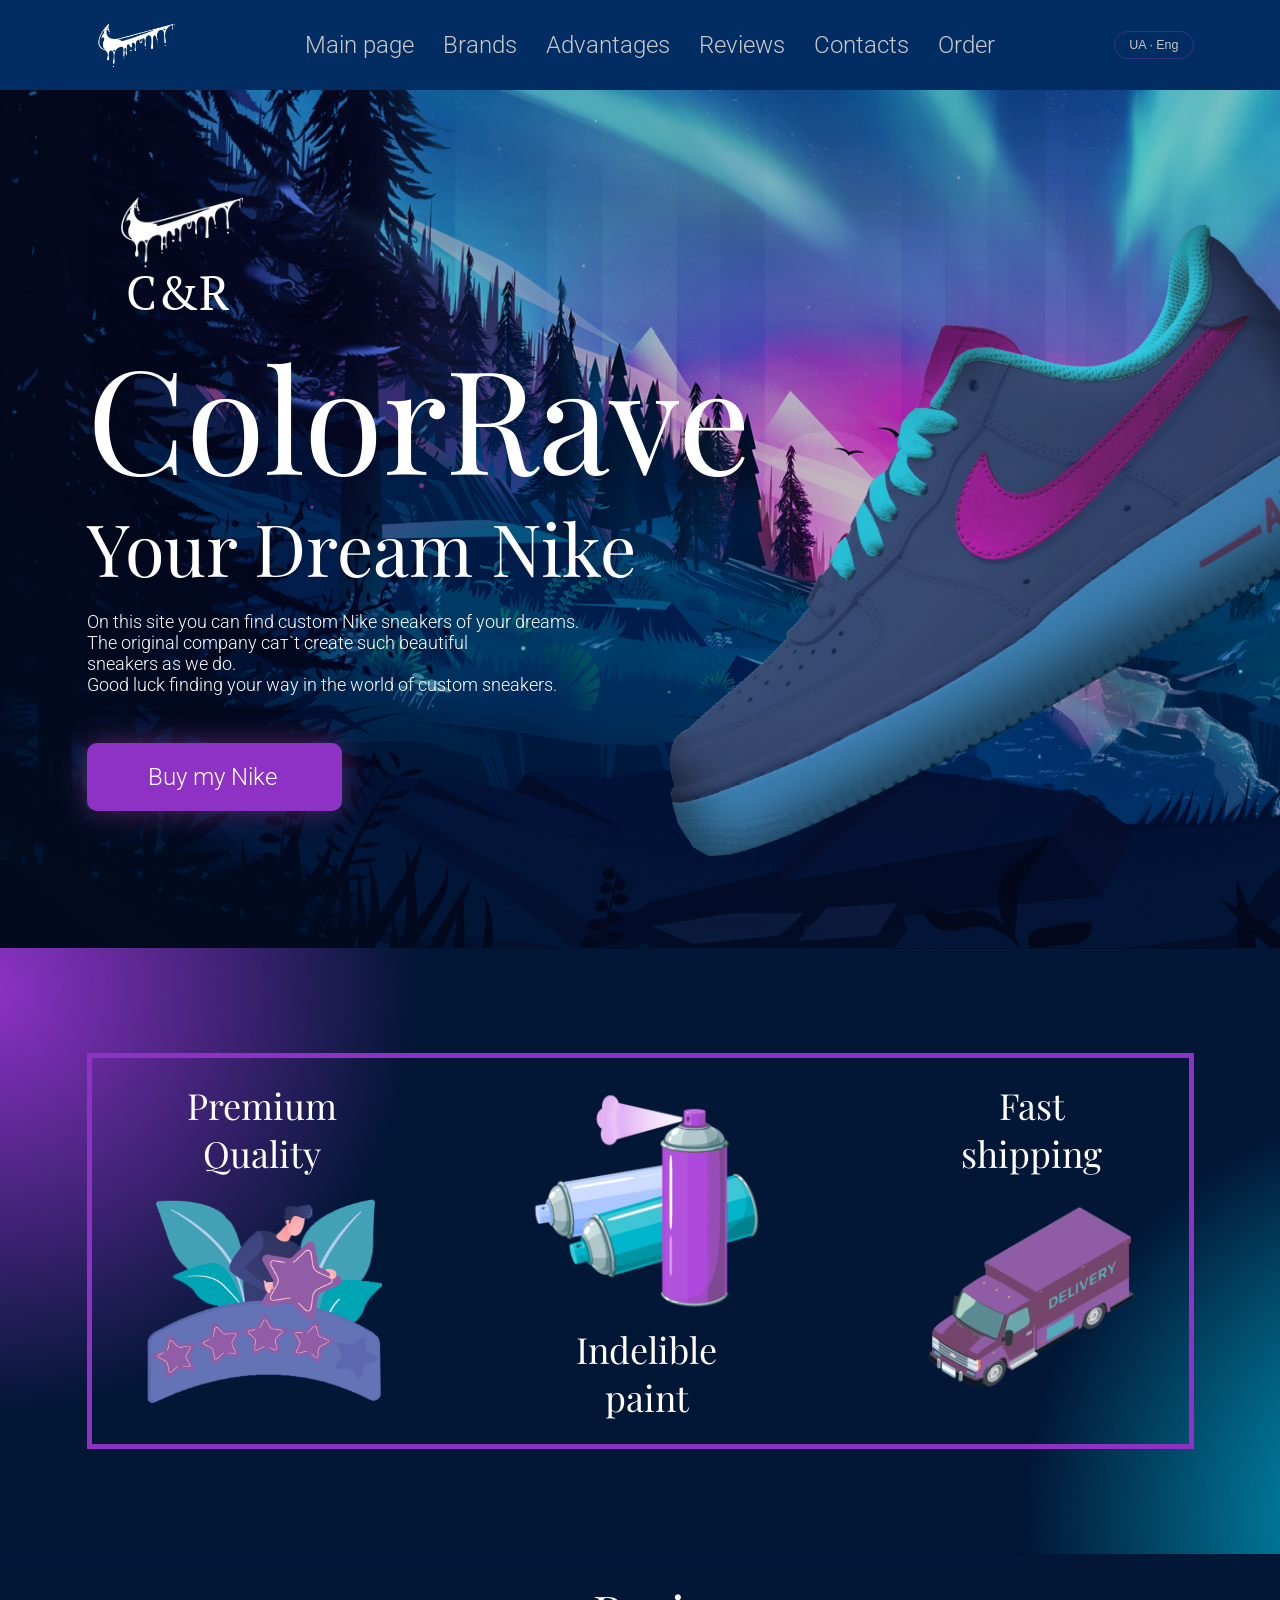
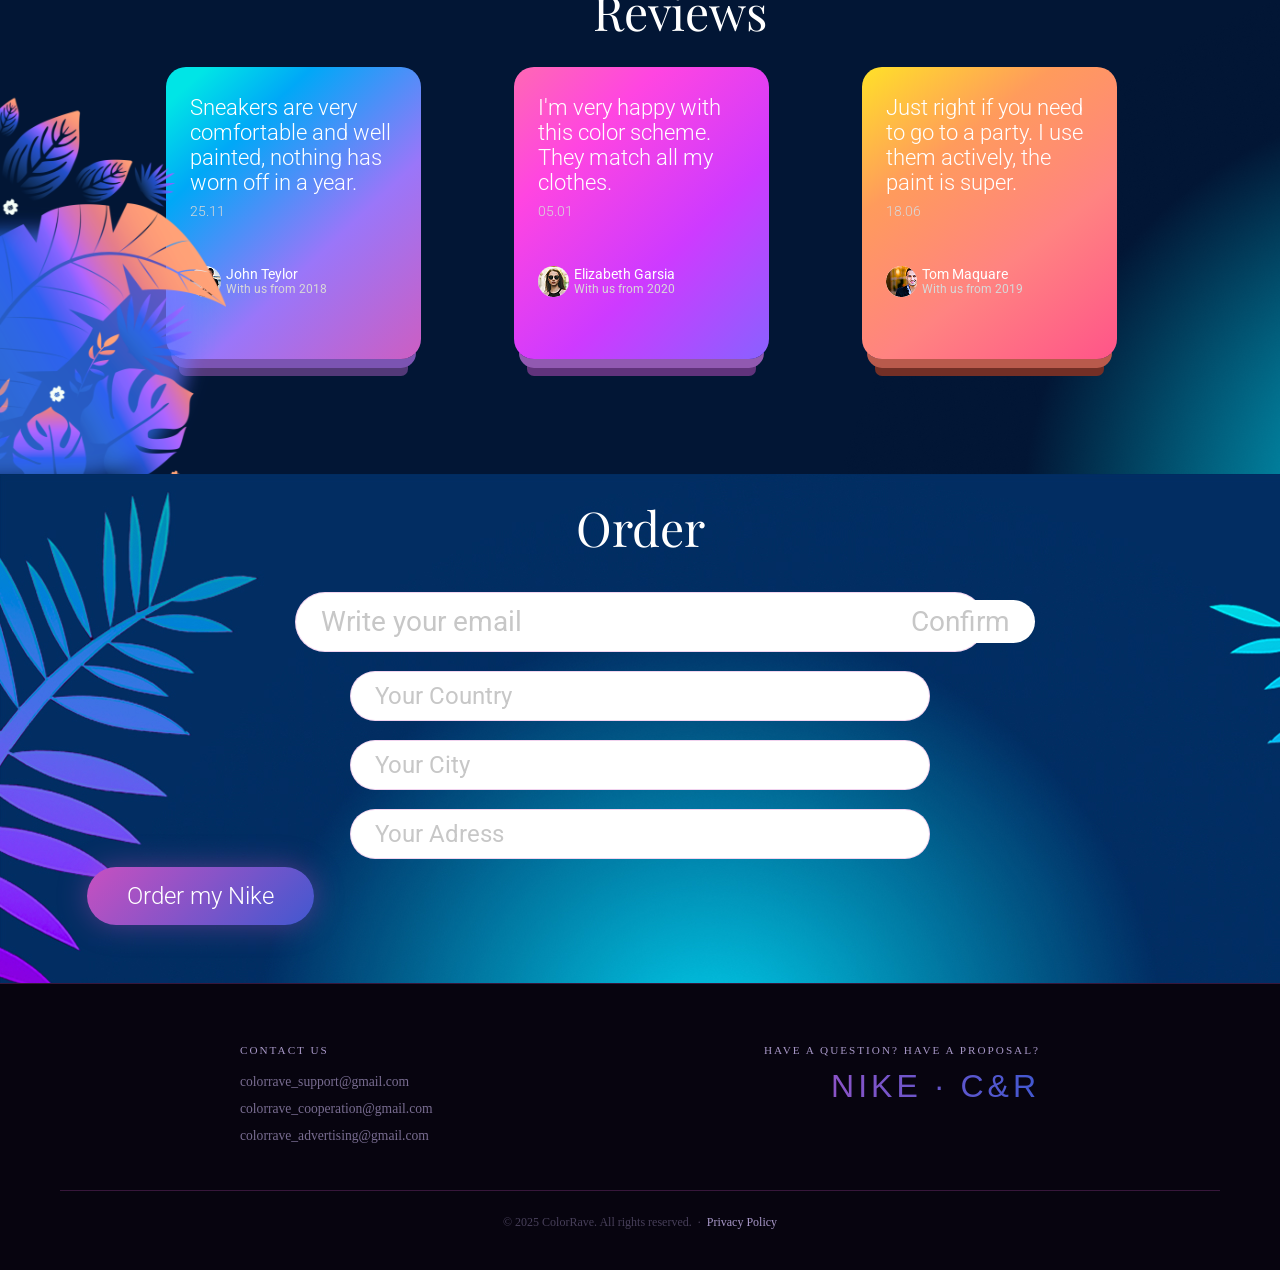
==== index.html @ 72d83ddf "html+css" ====
<!DOCTYPE html>
<html lang="en">

<head>
    <meta charset="UTF-8">
    <meta name="viewport" content="width=device-width, initial-scale=1.0">
    <link rel="preconnect" href="https://fonts.googleapis.com">
    <link rel="preconnect" href="https://fonts.gstatic.com" crossorigin>
    <link
        href="https://fonts.googleapis.com/css2?family=PT+Serif:ital,wght@0,400;0,700;1,400;1,700&family=Playfair+Display:ital,wght@0,400..900;1,400..900&family=Roboto:ital,wght@0,100..900;1,100..900&display=swap"
        rel="stylesheet">
    <title>NIKE</title>
    <link rel="stylesheet" href="./css/styles.css">
    <link rel="icon" href="./images/logo.svg" type="image/x-icon">
</head>

<body>
    <header>
        <nav class="container nav-container">
            <div class="nav-logo">
                <a href="./index.html">
                    <img src="./images/logo.svg" alt="logo">
                </a>
            </div>
            <ul class="nav-links">
                <li><a href="./index.html">Main page</a></li>
                <li><a href="#features">Brands</a></li>
                <li><a href="#features">Advantages</a></li>
                <li><a href="#reviews">Reviews</a></li>
                <li><a href="#order">Contacts</a></li>
                <li><a href="#order">Order</a></li>
            </ul>
            <div class="nav-btn">
                <button class="lang-btn">UA · Eng</button>
            </div>

        </nav>

    </header>
    <main>
        <section class="hero" id="hero">
            <div class="container hero-content">
                <div class="hero-logo">
                    <a href="./index.html">
                        <img src="./images/logo.svg" alt="logo" width="160px">
                    </a>
                </div>
                <p class="hero-badge">C&R</p>
                <h1 class="hero-title">ColorRave</h1>
                <p class="hero-sub">Your Dream Nike</p>
                <p class="hero-desc">
                    On this site you can find custom Nike sneakers of your dreams. <br> The original company caт`t
                    create such beautiful <br> sneakers as we do. <br> Good luck finding your way in the world of custom
                    sneakers.
                </p>
                <a href="#order" class="btn-primary">Buy my Nike</a>

            </div>
        </section>

        <!-- FEATURES -->
        <section class="features" id="features">
            <div class="container">
                <div class="features-grid">
                    <div class="feat-card">
                        <h2 class="feat-name">Premium <br> Quality</h2>
                        <img src="./images/stars.svg" alt="stars">
                    </div>
                    <div class="feat-card">
                        <img src="./images/paints.svg" alt="paints">
                        <h2 class="feat-name">Indelible <br> paint</h2>
                    </div>
                    <div class="feat-card">
                        <h2 class="feat-name">Fast <br> shipping</h2>
                        <img src="./images/van.svg" alt="van">
                    </div>
                </div>
            </div>
        </section>

        <!-- REVIEWS -->
        <section class="reviews" id="reviews">
            <div class="container reviews-container">
                <div>
                    <img class="flouwers" src="./images/flouwers.svg" alt="flouwers">
                </div>
                <h2 class="title-reviews">Reviews</h2>
                <div class="reviews-cards-list">
                    <div class="review-card">
                        <p class="review-text">Sneakers are very comfortable and well painted, nothing has worn off in a
                            year.</p>
                        <p class="review-date">25.11</p>
                        <div class="review-author">
                            <img class="img-author" src="./images/author1.jpg" alt="author1">
                            <div class="review-name">
                                <h3 class="author-name">John Teylor</h3>
                                <p class="author-place">With us from 2018</p>
                            </div>
                        </div>
                    </div>
                    <div class="review-card">
                        <p class="review-text">I'm very happy with this color scheme. They match all my clothes.</p>
                        <p class="review-date">05.01</p>
                        <div class="review-author">
                            <img class="img-author" src="./images/author2.jpg" alt="author1">
                            <div class="review-name">
                                <h3 class="author-name">Elizabeth Garsia</h3>
                                <p class="author-place">With us from 2020</p>
                            </div>
                        </div>
                    </div>
                    <div class="review-card">
                        <p class="review-text">Just right if you need to go to a party. I use them actively, the paint
                            is super.</p>
                        <p class="review-date">18.06</p>
                        <div class="review-author">
                            <img class="img-author" src="./images/author3.jpg" alt="author1">
                            <div class="review-name">
                                <h3 class="author-name">Tom Maquare</h3>
                                <p class="author-place">With us from 2019</p>
                            </div>
                        </div>
                    </div>
                </div>
            </div>
        </section>

        <!-- ORDER -->
        <section class="order" id="order">
            <div class="container" order-container>
                <h2 class="order-title">Order</h2>
                <form class="order-form">
                    <label>
                        <input class="form-input" type="email" placeholder="Write your email">
                    </label>
                    <input class="form-input3" type="text" placeholder="Your Country">
                    <input class="form-input3" type="text" placeholder="Your City">
                    <input class="form-input3" type="text" placeholder="Your Adress">
                </form>
                <button class="btn">Confirm </button>
                <button class="order-btn">Order my Nike</button>
            </div>
            </div>
        </section>
    </main>
    <footer>
        <div class="footer-grid">
            <div>
                <div class="footer-label">Contact us</div>
                <div class="footer-links">
                    <a href="mailto:colorrave_support@gmail.com">colorrave_support@gmail.com</a>
                    <a href="mailto:colorrave_cooperation@gmail.com">colorrave_cooperation@gmail.com</a>
                    <a href="mailto:colorrave_advertising@gmail.com">colorrave_advertising@gmail.com</a>
                </div>
            </div>
            <div style="text-align:right">
                <div class="footer-label" style="text-align:right">Have a question? Have a proposal?</div>
                <div class="footer-nike">NIKE · C&R</div>
            </div>
        </div>
        <div class="footer-bottom">
            © 2025 ColorRave. All rights reserved. &nbsp;·&nbsp; <a href="#"
                style="color:var(--muted);text-decoration:none;">Privacy Policy</a>
        </div>
    </footer>
</body>

</html>
---- css/styles.css ----
:root {
      --bg: #021635;
      --white: #fff;
      --text-header: #C7C7C7;
      --bg-header: #012D63;
      --btn: #8E32C6;
      --text-date: #D8D8D8;
      --placeholder: #959595;

      --accent1: #c850c0;
      --accent2: #4158d0;
      --accent3: #ffcc70;
      --neon: #ff6ef7;
      --teal: #00e5d1;
      --text: #f0e8ff;
      --muted: #a898c8;
      --card-bg: rgba(255, 255, 255, 0.04);
      --border: rgba(200, 80, 192, 0.25);
  }

  * {
      margin: 0;
      padding: 0;
      box-sizing: border-box;
  }

  li,
  a {
      list-style: none;
      text-decoration: none;
  }

  body {
      background-color: var(--bg);
  }

  header {
      background-color: var(--bg-header);
      color: var(--text-header);
  }

  .container {
      width: 1107px;
      margin: 0 auto;
  }

  .nav-container {
      height: 90px;
      display: flex;
      justify-content: space-between;
      align-items: center;
      font-family: Roboto;
      font-weight: 300;
      font-style: Light;
      font-size: 24px;
      color: var(--text-header);
  }

  .nav-links {
      display: flex;
      gap: 29px;
      color: var(--text-header);
  }

  .nav-links a {
      color: var(--text-header);
  }

  .nav-logo {
      width: 100px;
      height: 60px;
  }

  .nav-links a:hover {
      color: var(--white);
      font-weight: 400;
      box-shadow: 0 0 50px rgba(200, 80, 192, 0.65);
  }

  .nav-btn {
      display: flex;
      align-items: center;

  }

  .lang-btn {
      background: none;
      border: 1px solid var(--border);
      color: var(--text-header);
      padding: 6px 14px;
      border-radius: 20px;
      font-size: 0.78rem;
      cursor: pointer;
      transition: all .3s;
  }

  .lang-btn:hover {
      border-color: var(--accent1);
      color: var(--text-header);
  }

  /* ── HERO ── */
  .hero {
      background-image: url(../images/hero.jpg);
      background-repeat: no-repeat;
      background-size: cover;
      width: 100%;
      height: 858px;
  }


  .hero-content {
      display: flex;
      flex-direction: column;
      justify-items: center;
  }

  .hero-logo {
      margin-top: 94px;
      margin-left: 16px;
  }

  .hero-badge {
      font-family: PT Serif;
      font-weight: 400;
      font-style: Regular;
      font-size: 48px;
      color: var(--white);
      margin-top: -24px;
      padding-left: 39px;
  }

  .hero-title {
      font-family: Playfair Display;
      font-weight: 400;
      font-style: Regular;
      font-size: 144px;
      color: var(--white);
      margin-top: -5px;
  }

  .hero-sub {
      font-family: Playfair Display;
      font-weight: 400;
      font-style: Regular;
      font-size: 72px;
      color: var(--white);
      margin-top: -12px;
  }

  .hero-desc {
      margin-top: 16px;
      width: 510px;
      font-family: Roboto;
      font-weight: 300;
      font-style: Regular;
      font-size: 18px;
      color: var(--white);
  }

  .btn-primary {
      width: 255px;
      padding: 20px 61px;
      margin-top: 48px;
      background-color: var(--btn);
      color: var(--white);
      border-radius: 10px;
      font-family: Roboto;
      font-weight: 300;
      font-style: Regular;
      font-size: 24px;
      border: none;
      cursor: pointer;
      transition: transform .3s, box-shadow .3s;
      box-shadow: 0 0 30px rgba(200, 80, 192, 0.4);
      animation: fade-up 1s .4s ease both;
  }

  .btn-primary:hover {
      font-weight: 400;
      transform: translateY(-3px) scale(1.03);
      box-shadow: 0 0 50px rgba(200, 80, 192, 0.65);
  }

  /* ── SECTION FEATURE ── */
  .features {
      background-image: url(../images/features.png);
      background-repeat: no-repeat;
      background-size: cover;
      width: 100%;
      height: 606px;
      padding: 105px 0;
  }

  .features-grid {
      padding: 25px 50px;
      width: 100%;
      height: 396px;
      border: 5px solid var(--btn);
      display: flex;
      align-items: center;
      justify-items: center;
      gap: 145px;
  }

  .feat-card {
      text-align: center;
      transition: transform .4s, border-color .4s, box-shadow .4s;

  }

  .feat-card:hover {
      transform: translateY(-8px);
      border-color: var(--accent1);
      box-shadow: 0 20px 60px rgba(200, 80, 192, 0.2);
  }

  .feat-name {
      font-family: Playfair Display;
      font-weight: 400;
      font-style: Regular;
      font-size: 36px;
      text-align: center;
      color: var(--white);
  }

  /* ── REVIEWS ── */
  .reviews {
      background-image: url(../images/review.png);
      background-repeat: no-repeat;
      background-size: cover;
      width: 100%;
      height: 520px;
      padding-top: 25px;
      position: relative;
  }

  .title-reviews {
      font-family: Playfair Display;
      font-weight: 400;
      font-style: Regular;
      font-size: 48px;
      text-align: center;
      color: #fff;
  }

  .flouwers {
      position: absolute;
      width: 340;
      height: 380;
      top: 140px;
      left: 0px;
      opacity: 1;
  }

  .reviews-container {
      padding-left: 79px;
  }

  .reviews-cards-list {
      margin-top: 24px;
      display: flex;
      gap: 93px;
  }

  .review-card {
      background: linear-gradient(136.55deg, #00E5E6 7.29%, #00A8F7 26.04%, #9A76F9 62.5%, #CC5EC2 100%);
      border-radius: 20px;
      padding: 28px 24px;
      width: 255px;
      height: 292px;
      box-shadow: 0px 14px 0px -5px #7B54B2, 0px 30px 0px -13px #533978;
      transition: transform .3s;
  }

  .review-card:hover {
      transform: scale(1.03);
  }

  .review-card:nth-child(2) {
      background: linear-gradient(136.55deg, #FF68B4 0%, #FF45E1 26.04%, #CE3AFF 62.84%, #8961FF 100%);
      box-shadow: 0px 14px 0px -5px #9159B1, 0px 30px 0px -13px #61337C;
  }

  .review-card:nth-child(3) {
      background: linear-gradient(142.67deg, #FFE128 0%, #FF9B5C 30.21%, #FF8381 63.29%, #FF5489 100%);
      box-shadow: 0px 14px 0px -5px #B95A4C, 0px 30px 0px -13px #732F26;
  }

  .review-text {
      font-family: Roboto;
      font-weight: 300;
      font-style: Regular;
      font-size: 22px;
      color: var(--white);
  }

  .review-date {
      margin-top: 8px;
      font-family: Roboto;
      font-weight: 300;
      font-style: Regular;
      font-size: 14px;
      color: var(--text-date);
  }

  .review-author {
      margin-top: 47px;
      display: flex;
      gap: 5px;
  }

  .img-author {
      width: 31px;
      height: 31px;
      border-radius: 50%;
  }

  .author-name {
      font-family: Roboto;
      font-weight: 400;
      font-style: Regular;
      font-size: 14px;
      color: var(--white);
  }

  .author-place {
      font-family: Roboto;
      font-weight: 400;
      font-style: Regular;
      font-size: 12px;
      color: var(--text-date);
  }

  /* ── ORDER ── */
  .order {
      background-image: url(../images/order.jpg);
      background-repeat: no-repeat;
      background-size: cover;
      width: 100%;
      height: 509px;
      padding-top: 21px;
  }

  .order-container {
      display: flex;
      flex-direction: column;
      align-items: center;
  }

  .order-title {
      font-family: Playfair Display;
      font-weight: 400;
      font-style: Regular;
      font-size: 48px;
      color: var(--white);
      text-align: center;
      margin-bottom: 33px;
  }

  .order-form {
      margin: 0 auto;
      display: flex;
      flex-direction: column;
      gap: 19px;
      justify-items: center;
      align-items: center;
  }

  .form-input {
      background: var(--white);
      color: var(--text-header);
      border: 1px solid var(--border);
      padding: 12px 230px 13px 25px;
      font-family: Roboto;
      font-weight: 400;
      font-style: Regular;
      font-size: 28px;
      width: 690px;
      height: 60px;
      border-radius: 50px;
      transition: border-color .3s, background .3s;
  }

  .btn {
      position: absolute;
      top: 2200px;
      left: 886px;
      color: var(--text-header);
      background-color: var(--white);
      border-radius: 40px;
      border: none;
      padding: 5px 25px;
      font-family: Roboto;
      font-weight: 400;
      font-style: Regular;
      font-size: 28px;
      cursor: pointer;
      transition: transform .3s, box-shadow .3s;
      animation: fade-up 1s .4s ease both;
  }

  .btn:hover,
  .order-btn:hover {
      font-weight: 400;
      transform: translateY(-3px) scale(1.03);
      box-shadow: 0 0 50px rgba(200, 80, 192, 0.65);
      margin: 0 auto;
  }

  .form-input3 {
      color: var(--text-header);
      background: var(--white);
      border: 1px solid var(--border);
      padding: 11px 24px;
      font-family: Roboto;
      font-weight: 400;
      font-style: Regular;
      font-size: 24px;
      width: 580px;
      height: 50px;
      border-radius: 50px;
      transition: border-color .3s, background .3s;
  }

  .form-input::placeholder,
  .form-input3::placeholder {
      color: var(--text-header);
  }

  .form-input:focus,
  .form-input3:focus {
      border-color: var(--accent1);
      background: rgba(200, 80, 192, 0.08);
  }

  

  .order-btn {
      background: linear-gradient(135deg, var(--accent1), var(--accent2));
      color: var(--white);
      border: none;
      padding: 15px 40px;
      border-radius: 40px;
      font-family: Roboto;
      font-weight: 300;
      font-style: Regular;
      font-size: 24px;
      cursor: pointer;
      transition: transform .3s, box-shadow .3s;
      box-shadow: 0 0 30px rgba(200, 80, 192, 0.4);
      align-self: center;
      margin-top: 8px;
  }

  .btn-order:hover {
      transform: translateY(-3px);
      box-shadow: 0 0 55px rgba(200, 80, 192, 0.6);
  }

  /* ── FOOTER ── */
  footer {
      background: #07040f;
      padding: 60px 60px 40px;
      border-top: 1px solid var(--border);
  }

  .footer-grid {
      display: grid;
      grid-template-columns: 1fr 1fr;
      gap: 40px;
      max-width: 800px;
      margin: 0 auto 40px;
  }

  .footer-label {
      font-size: 0.7rem;
      letter-spacing: 2px;
      text-transform: uppercase;
      color: var(--muted);
      margin-bottom: 12px;
  }

  .footer-links a {
      display: block;
      color: rgba(168, 152, 200, 0.7);
      text-decoration: none;
      font-size: 0.85rem;
      line-height: 2;
      transition: color .3s;
  }

  .footer-links a:hover {
      color: var(--neon);
  }

  .footer-bottom {
      text-align: center;
      font-size: 0.75rem;
      color: rgba(168, 152, 200, 0.4);
      border-top: 1px solid var(--border);
      padding-top: 24px;
  }

  .footer-nike {
      font-family: 'Bebas Neue', sans-serif;
      font-size: 2rem;
      background: linear-gradient(90deg, var(--accent1), var(--accent2));
      -webkit-background-clip: text;
      -webkit-text-fill-color: transparent;
      letter-spacing: 4px;
      text-align: right;
  }

  /* ── SCROLL REVEAL ── */
  .reveal {
      opacity: 0;
      transform: translateY(40px);
      transition: opacity .8s ease, transform .8s ease;
  }

  .reveal.visible {
      opacity: 1;
      transform: translateY(0);
  }
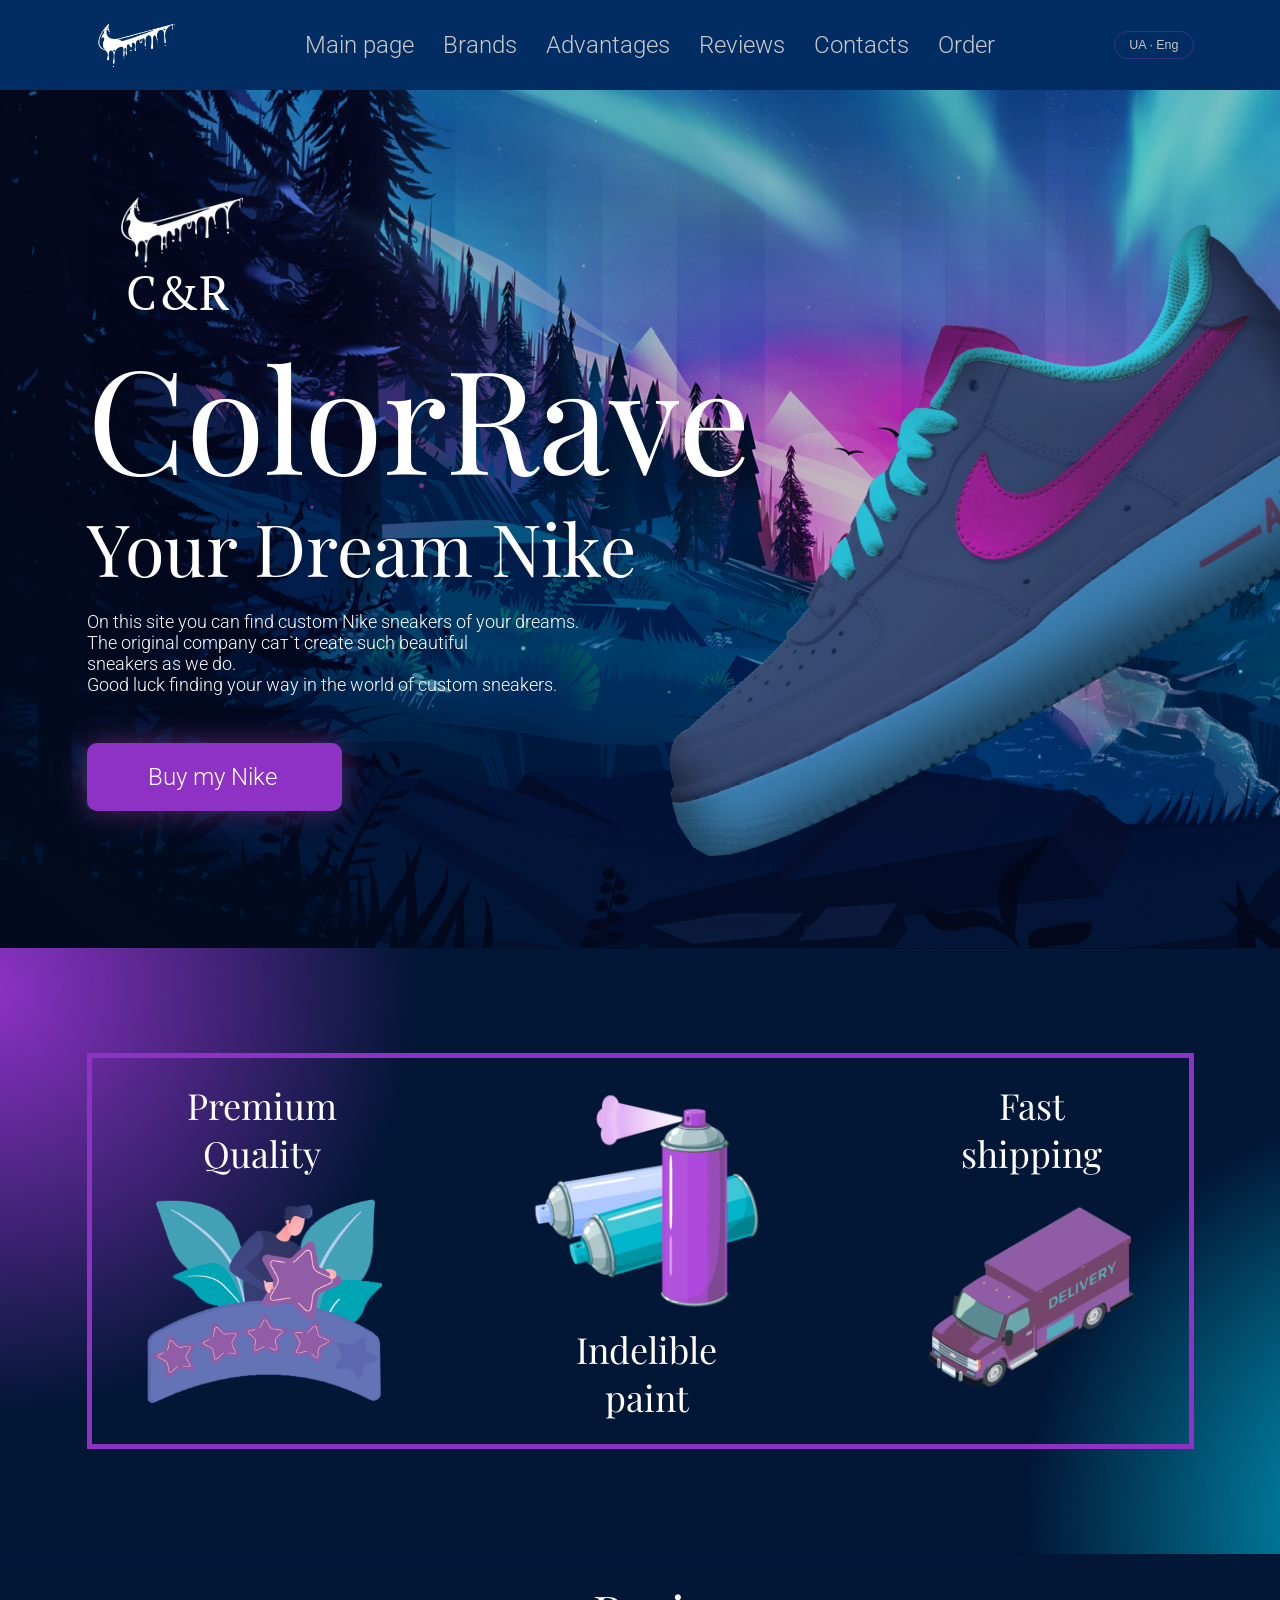
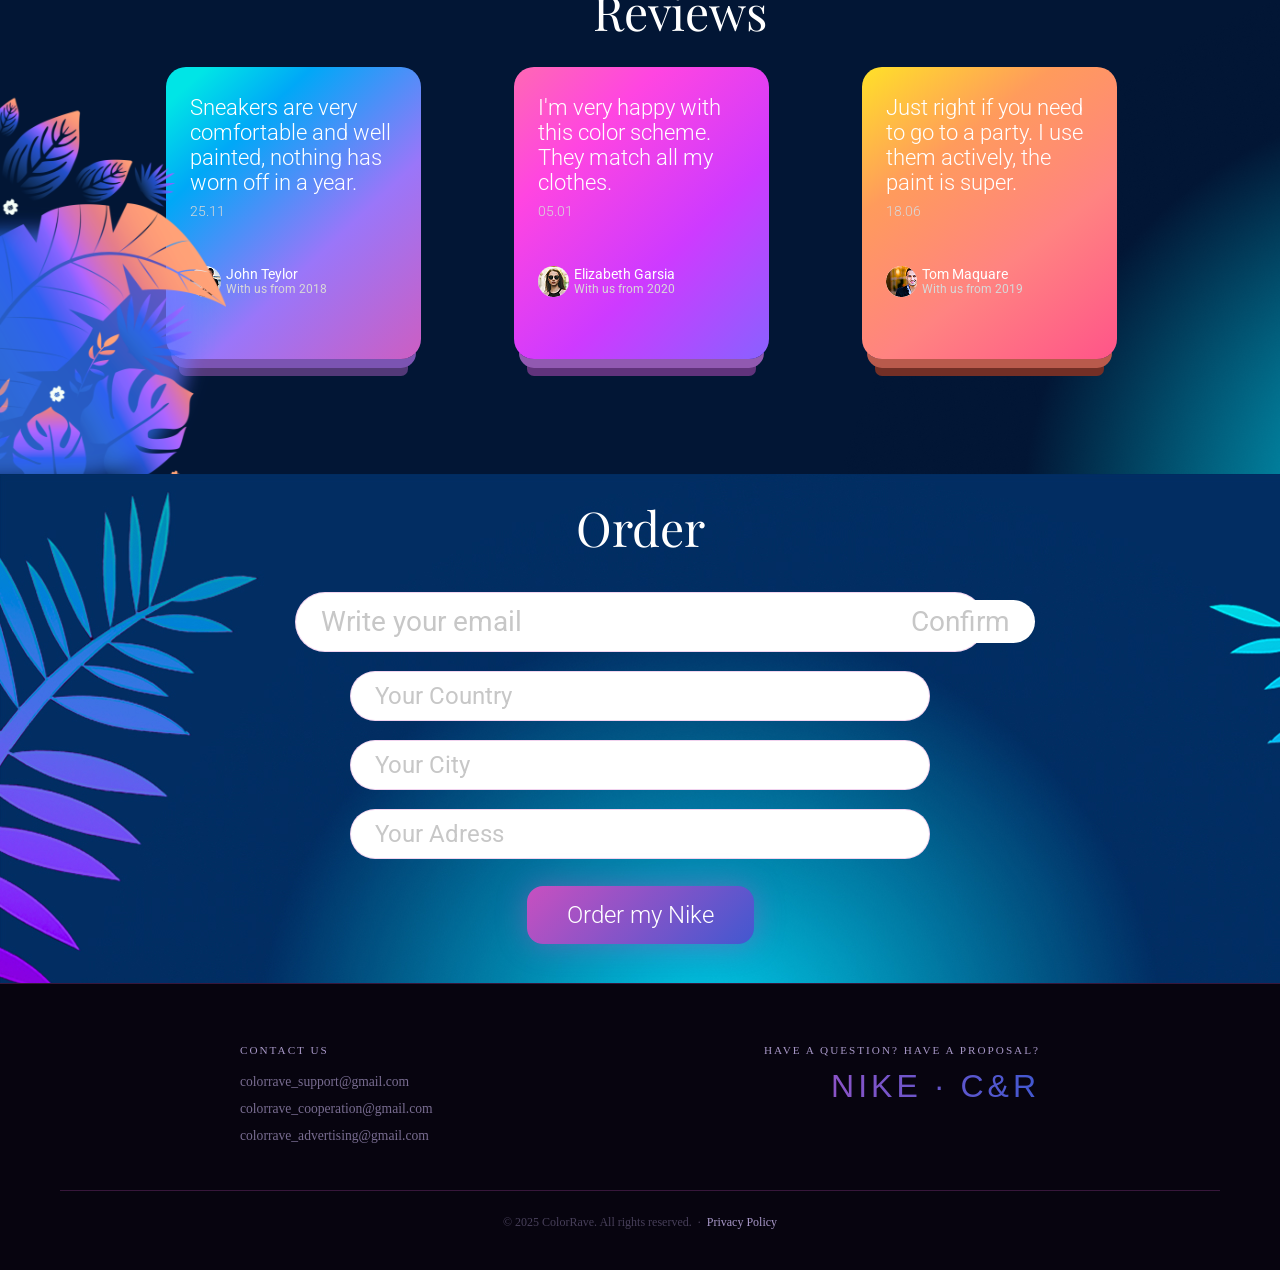
==== commit 9a7670d1: "html" ====
--- a/index.html
+++ b/index.html
@@ -133,12 +133,19 @@
                     <label>
                         <input class="form-input" type="email" placeholder="Write your email">
                     </label>
-                    <input class="form-input3" type="text" placeholder="Your Country">
-                    <input class="form-input3" type="text" placeholder="Your City">
-                    <input class="form-input3" type="text" placeholder="Your Adress">
+                    <label>
+                        <input class="form-input3" type="text" placeholder="Your Country">
+                    </label>
+                    <label>
+                        <input class="form-input3" type="text" placeholder="Your City">
+                    </label>
+                    <label>
+                        <input class="form-input3" type="text" placeholder="Your Adress">
+                    </label>
+                    <button class="btn">Confirm </button>
+                    <button class="order-btn">Order my Nike</button>
                 </form>
-                <button class="btn">Confirm </button>
-                <button class="order-btn">Order my Nike</button>
+
             </div>
             </div>
         </section>
--- a/css/styles.css
+++ b/css/styles.css
@@ -441,7 +441,7 @@
       color: var(--white);
       border: none;
       padding: 15px 40px;
-      border-radius: 40px;
+      border-radius: 16px;
       font-family: Roboto;
       font-weight: 300;
       font-style: Regular;
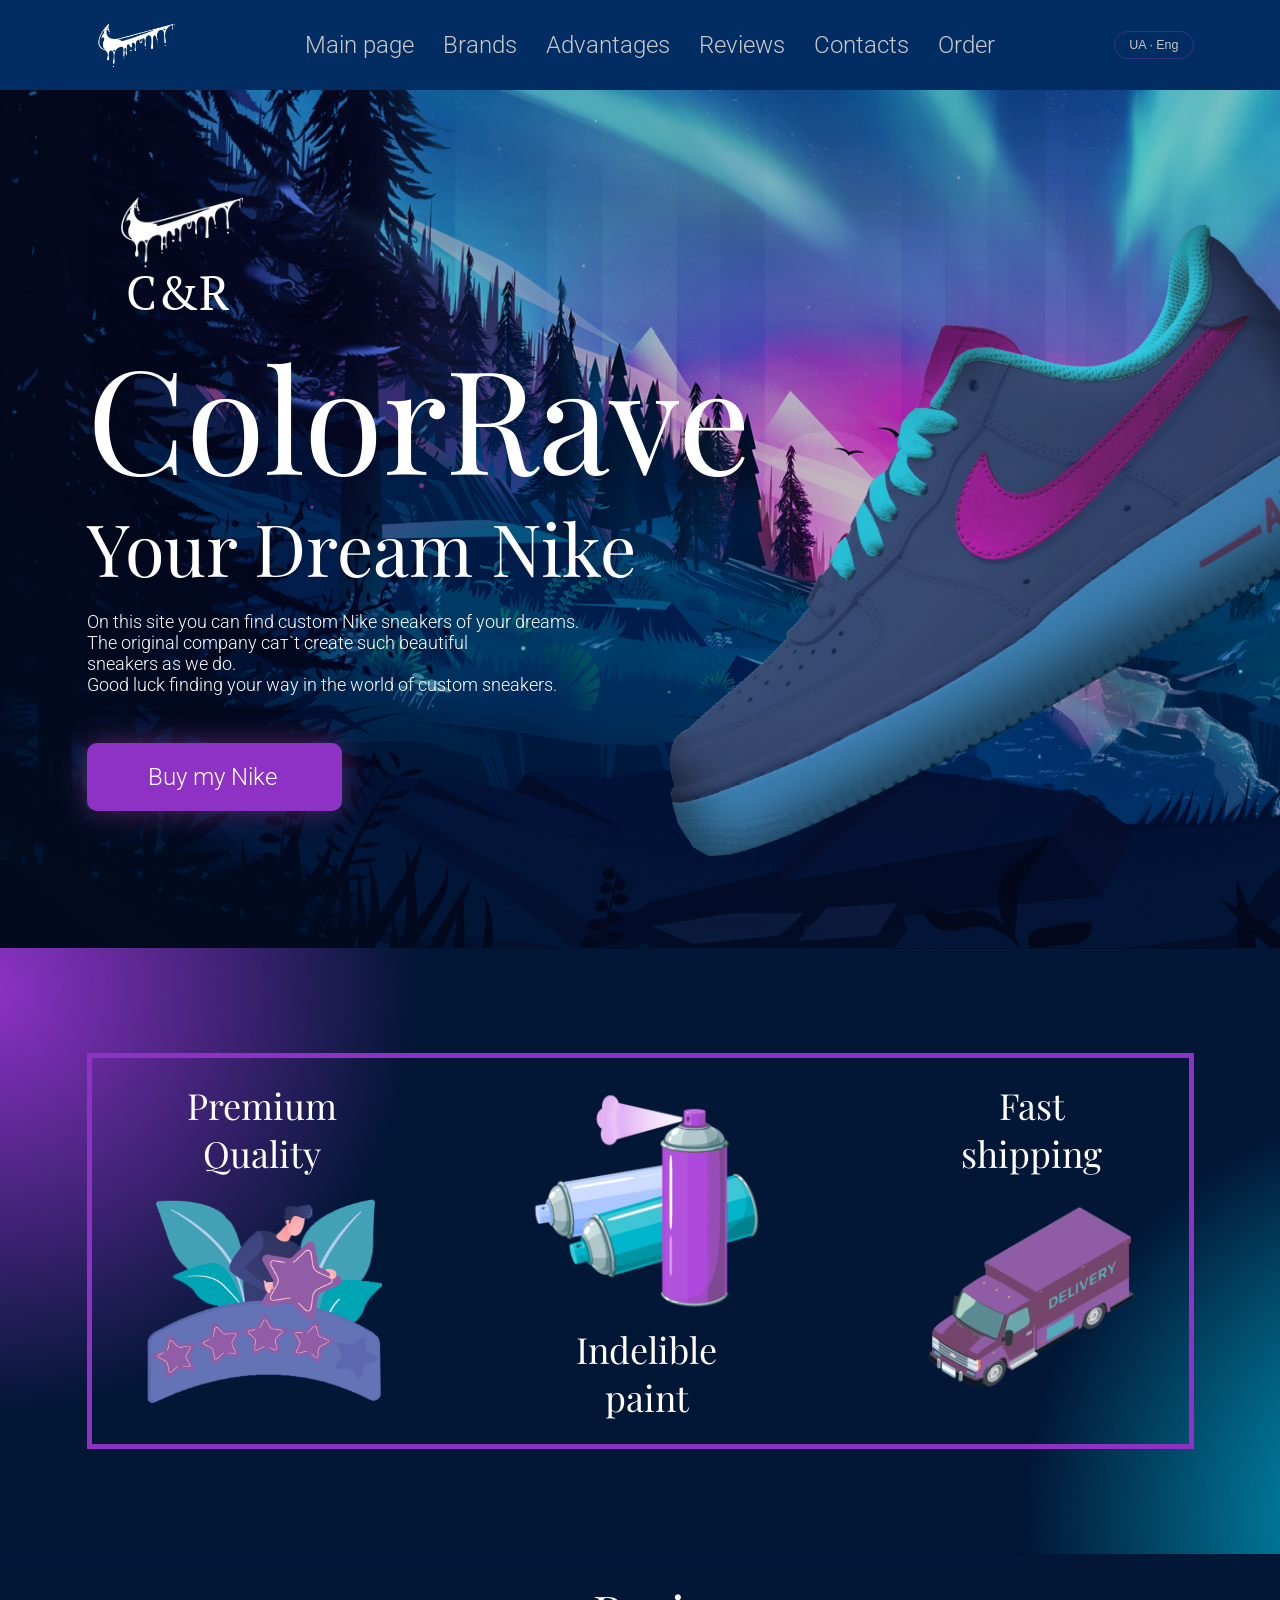
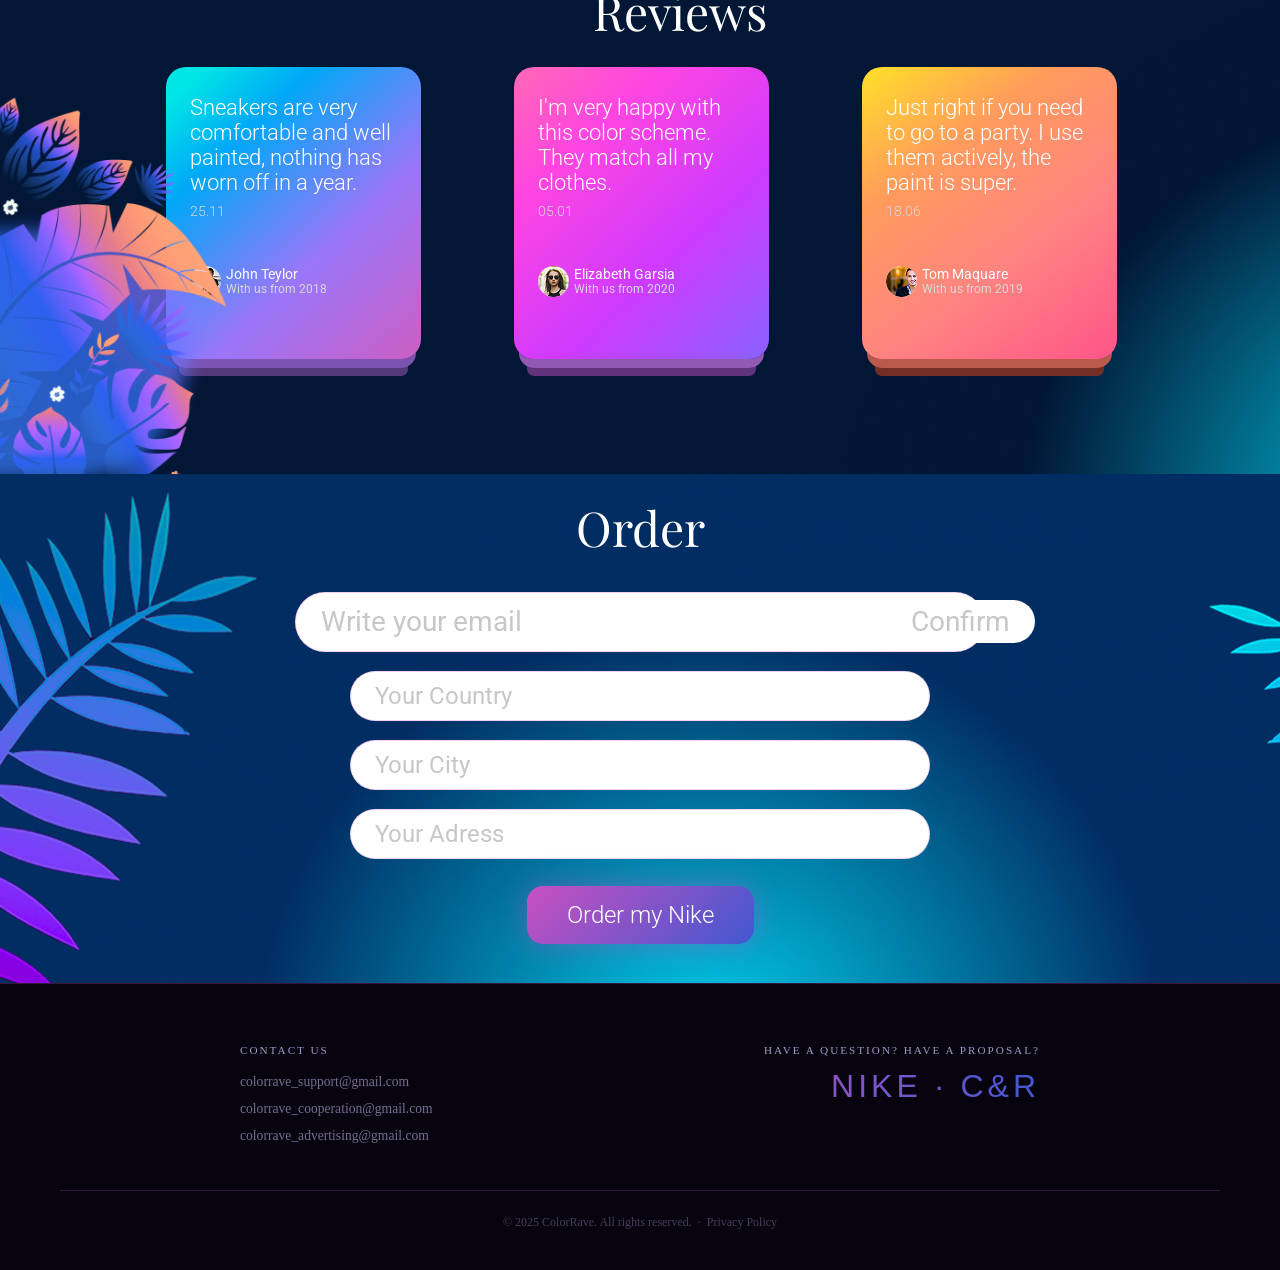
==== commit 711db376: "html" ====
--- a/index.html
+++ b/index.html
@@ -145,7 +145,6 @@
                     <button class="btn">Confirm </button>
                     <button class="order-btn">Order my Nike</button>
                 </form>
-
             </div>
             </div>
         </section>
@@ -166,8 +165,7 @@
             </div>
         </div>
         <div class="footer-bottom">
-            © 2025 ColorRave. All rights reserved. &nbsp;·&nbsp; <a href="#"
-                style="color:var(--muted);text-decoration:none;">Privacy Policy</a>
+            © 2025 ColorRave. All rights reserved. &nbsp;·&nbsp; <a href="#"></a>Privacy Policy</a>
         </div>
     </footer>
 </body>
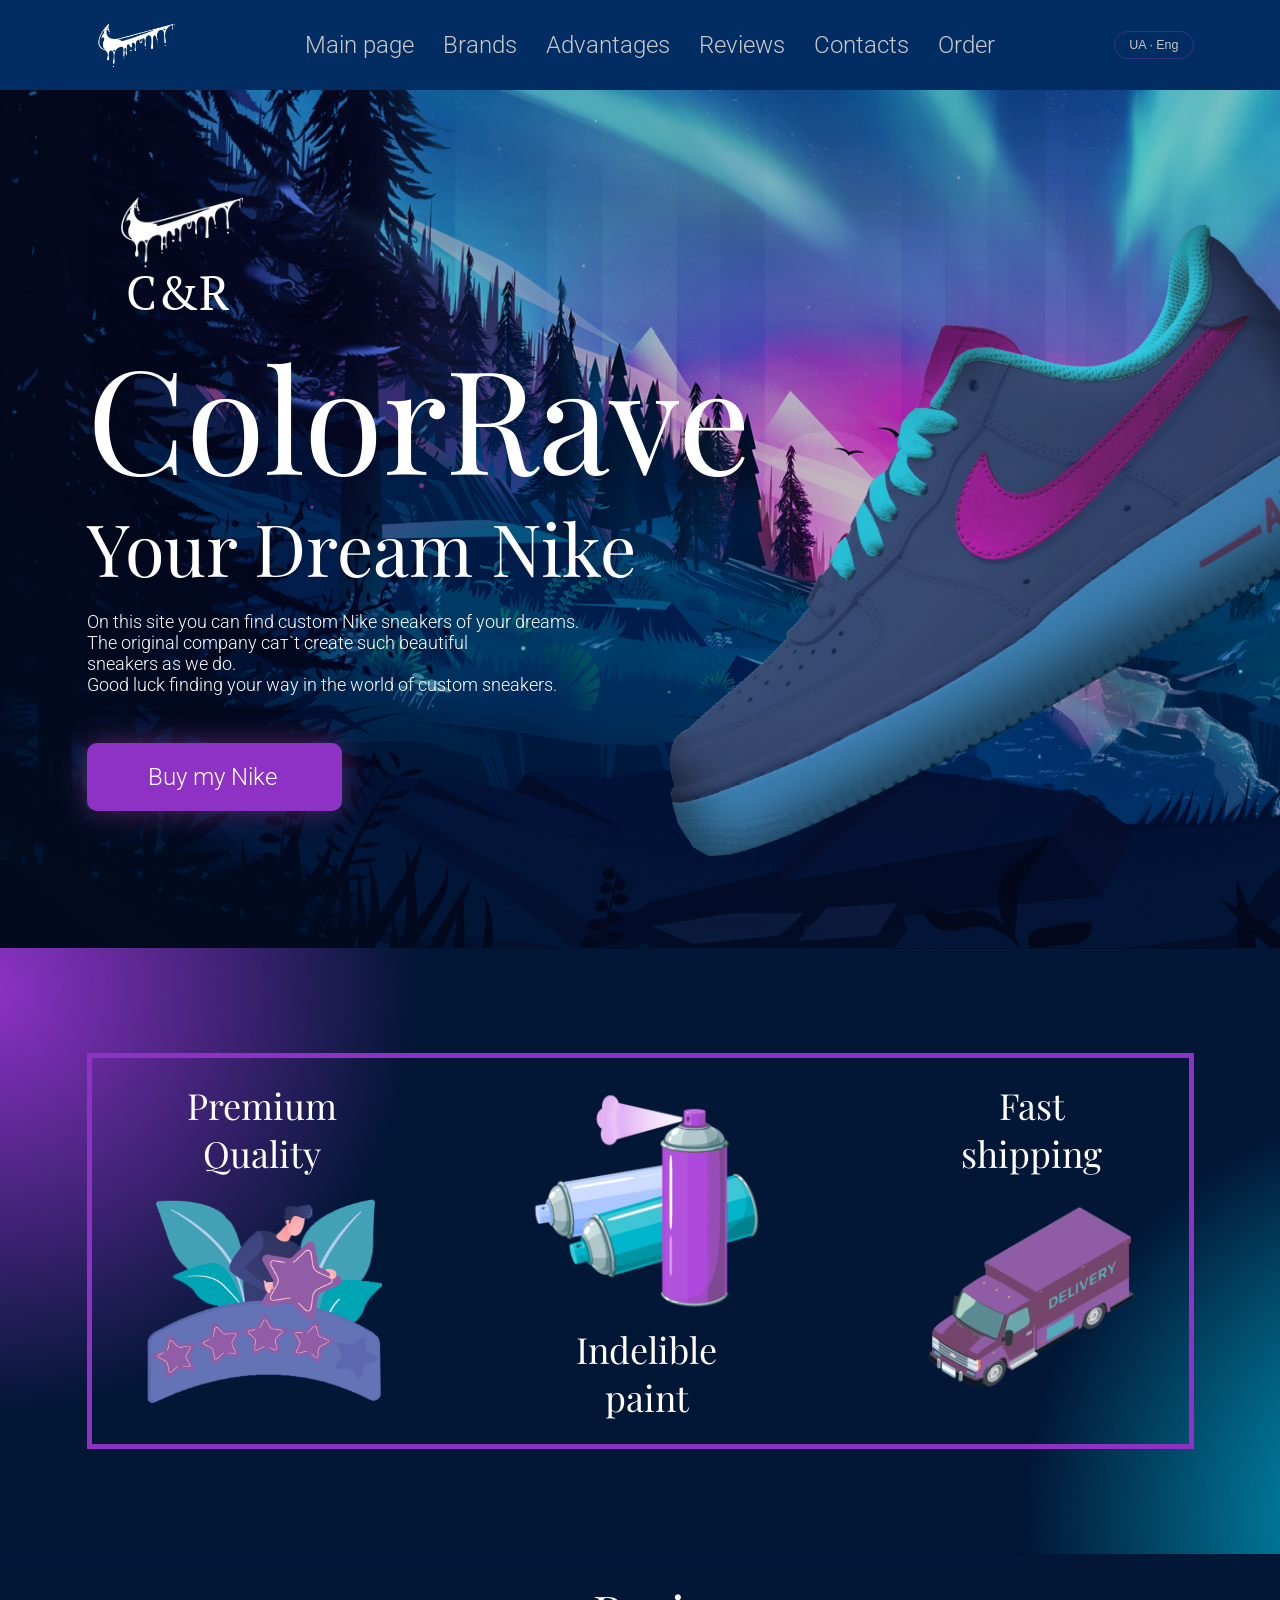
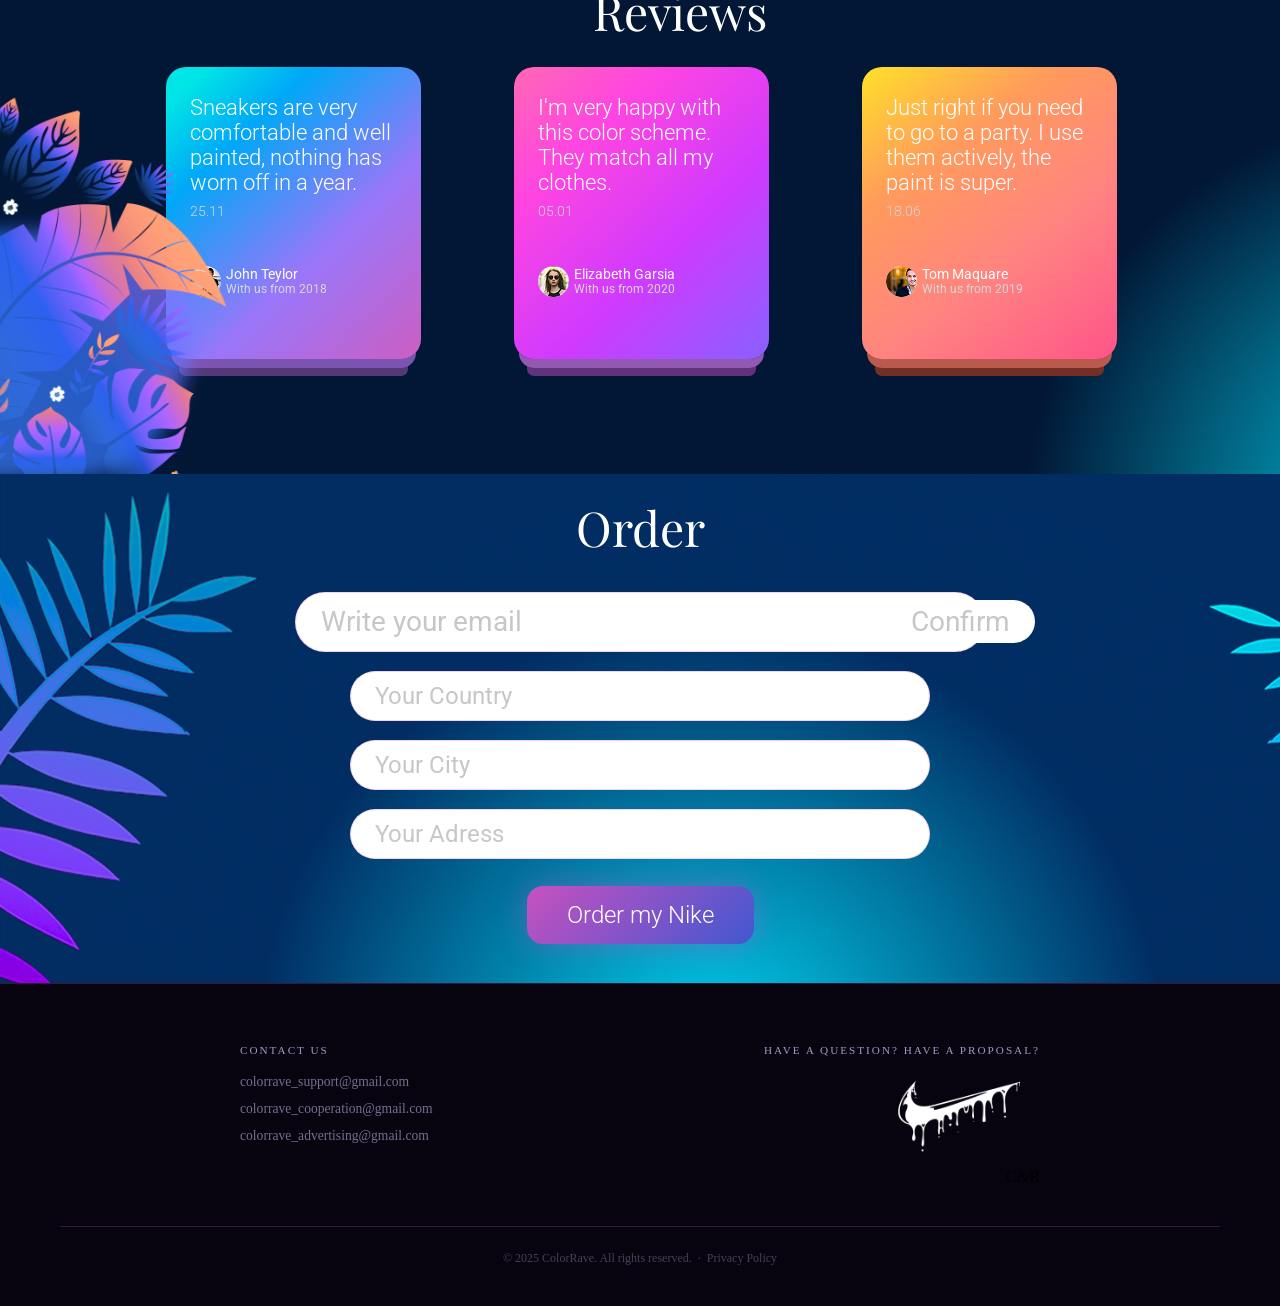
==== commit 4d8cc8ea: "ttt" ====
--- a/index.html
+++ b/index.html
@@ -161,7 +161,12 @@
             </div>
             <div style="text-align:right">
                 <div class="footer-label" style="text-align:right">Have a question? Have a proposal?</div>
-                <div class="footer-nike">NIKE · C&R</div>
+                <div class="footer-logo">
+                    <a href="./index.html">
+                        <img src="./images/logo.svg" alt="logo" width="160px">
+                    </a>
+                </div>
+                <p class="footer-badge">C&R</p>
             </div>
         </div>
         <div class="footer-bottom">
--- a/css/styles.css
+++ b/css/styles.css
@@ -434,7 +434,7 @@
       background: rgba(200, 80, 192, 0.08);
   }
 
-  
+
 
   .order-btn {
       background: linear-gradient(135deg, var(--accent1), var(--accent2));
@@ -512,6 +512,24 @@
       text-align: right;
   }
 
+  .footer-logo {
+      width: 108;
+      height: 81;
+      top: 2751px;
+      left: 1180px;
+      opacity: 1;
+
+  }
+
+  .footer-badge {
+      width: 178;
+      height: 86;
+      top: 2813px;
+      left: 1206px;
+      opacity: 1;
+
+  }
+
   /* ── SCROLL REVEAL ── */
   .reveal {
       opacity: 0;
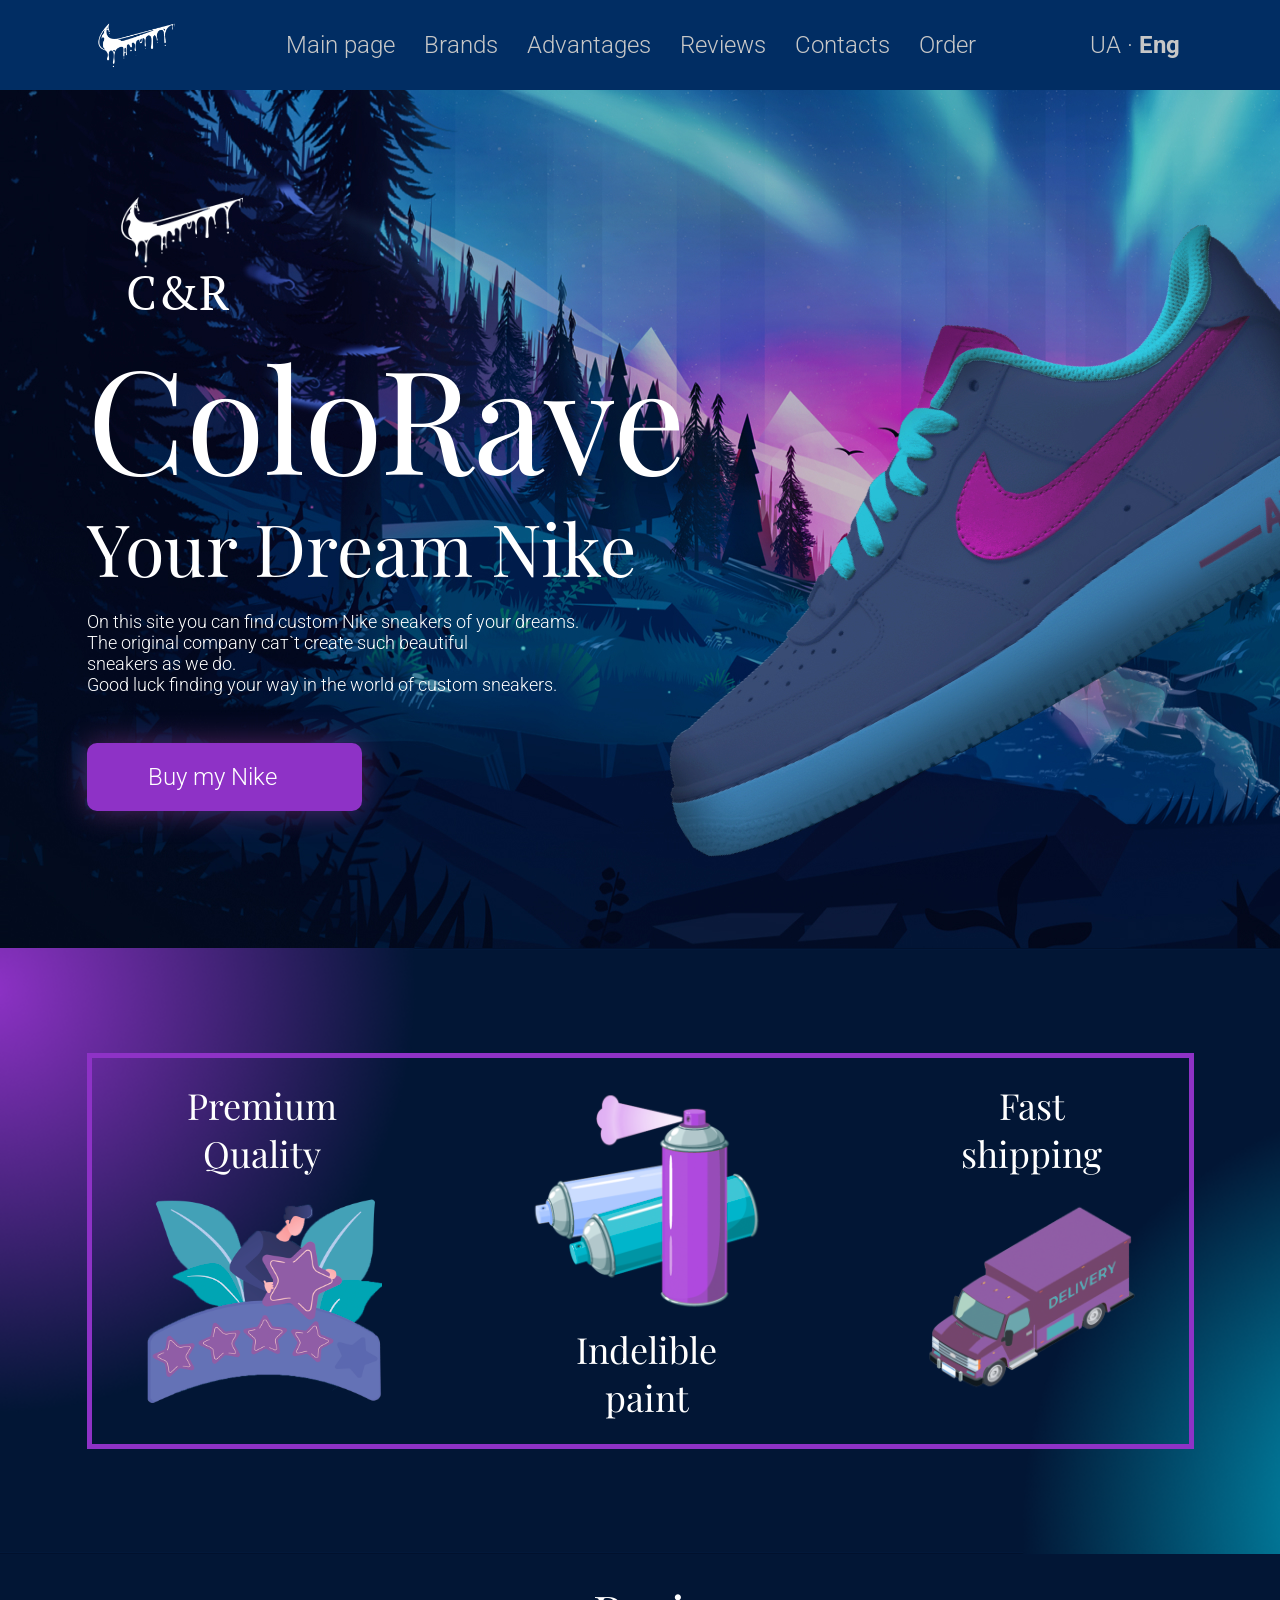
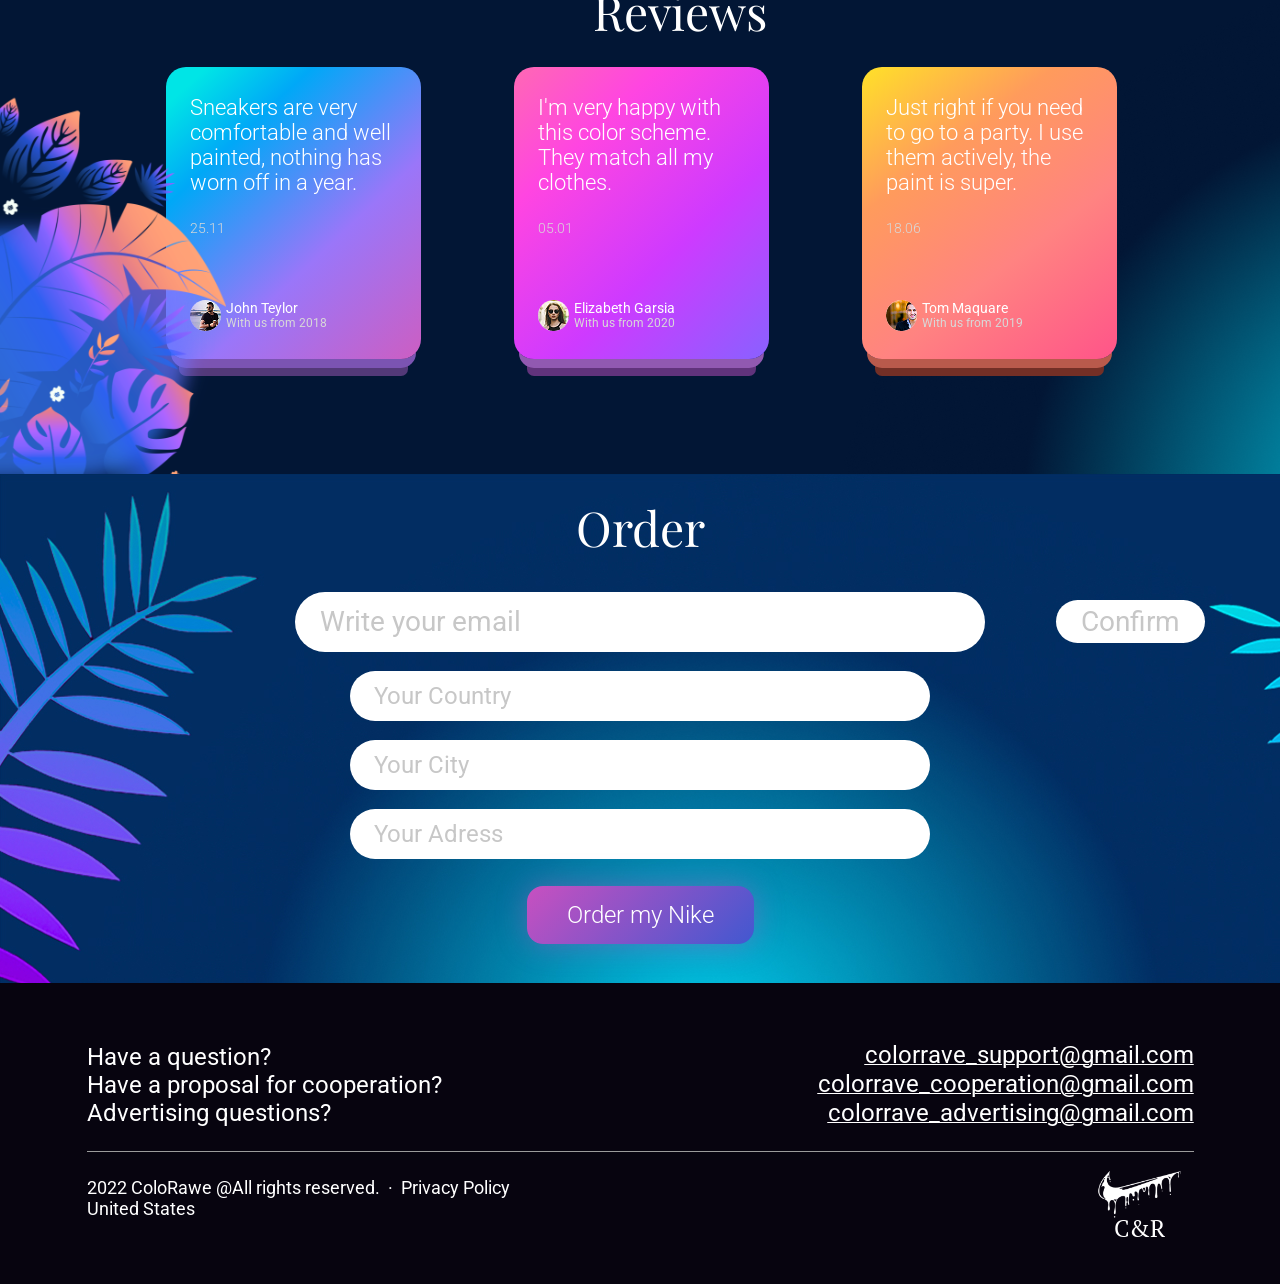
==== commit 2f5658a8: "виправив помилки" ====
--- a/index.html
+++ b/index.html
@@ -24,14 +24,14 @@
             </div>
             <ul class="nav-links">
                 <li><a href="./index.html">Main page</a></li>
-                <li><a href="#features">Brands</a></li>
+                <li><a href="#hero">Brands</a></li>
                 <li><a href="#features">Advantages</a></li>
                 <li><a href="#reviews">Reviews</a></li>
-                <li><a href="#order">Contacts</a></li>
+                <li><a href="#footer">Contacts</a></li>
                 <li><a href="#order">Order</a></li>
             </ul>
             <div class="nav-btn">
-                <button class="lang-btn">UA · Eng</button>
+                <a href="./index-ua.html" class="lang-btn">UA · <span class="lang-btn-accent">Eng</span"></a>
             </div>
 
         </nav>
@@ -46,7 +46,7 @@
                     </a>
                 </div>
                 <p class="hero-badge">C&R</p>
-                <h1 class="hero-title">ColorRave</h1>
+                <h1 class="hero-title">ColoRave</h1>
                 <p class="hero-sub">Your Dream Nike</p>
                 <p class="hero-desc">
                     On this site you can find custom Nike sneakers of your dreams. <br> The original company caт`t
@@ -57,8 +57,6 @@
 
             </div>
         </section>
-
-        <!-- FEATURES -->
         <section class="features" id="features">
             <div class="container">
                 <div class="features-grid">
@@ -77,8 +75,6 @@
                 </div>
             </div>
         </section>
-
-        <!-- REVIEWS -->
         <section class="reviews" id="reviews">
             <div class="container reviews-container">
                 <div>
@@ -149,29 +145,45 @@
             </div>
         </section>
     </main>
-    <footer>
-        <div class="footer-grid">
-            <div>
-                <div class="footer-label">Contact us</div>
-                <div class="footer-links">
-                    <a href="mailto:colorrave_support@gmail.com">colorrave_support@gmail.com</a>
-                    <a href="mailto:colorrave_cooperation@gmail.com">colorrave_cooperation@gmail.com</a>
-                    <a href="mailto:colorrave_advertising@gmail.com">colorrave_advertising@gmail.com</a>
+    <footer id="footer">
+        <div class="container footer-grid">
+            <div class="footer-links-container">
+                <ul class="footer-questions">
+                    <li>Have a question?</li>
+                    <li>Have a proposal for cooperation?</li>
+                    <li>Advertising questions?</li>
+                </ul>
+                <ul class="footer-links">
+                    <li>
+                        <a href="mailto:colorrave_support@gmail.com">
+                            <span class="footer-links-item">colorrave_support@gmail.com</span>
+                        </a>
+                    </li>
+                    <li>
+                        <a href="mailto:colorrave_cooperation@gmail.com">
+                            <span class="footer-links-item">colorrave_cooperation@gmail.com</span>
+                        </a>
+                    </li>
+                    <li>
+                        <a href="mailto:colorrave_advertising@gmail.com">
+                            <span class="footer-links-item">colorrave_advertising@gmail.com</span>
+                        </a>
+                    </li>
+                </ul>
+            </div>
+            <div class="footer-bottom">
+                <p class="footer-text">2022 ColoRawe @All rights reserved. &nbsp;·&nbsp; <a href="#"></a>Privacy Policy</a> <br>United States</p>
+                <div>
+                    <div class="footer-logo">
+                        <a href="./index.html">
+                            <img src="./images/logo.svg" alt="logo" width="108px">
+                        </a>
+                    </div>
+                    <p class="footer-badge">C&R</p>
                 </div>
             </div>
-            <div style="text-align:right">
-                <div class="footer-label" style="text-align:right">Have a question? Have a proposal?</div>
-                <div class="footer-logo">
-                    <a href="./index.html">
-                        <img src="./images/logo.svg" alt="logo" width="160px">
-                    </a>
-                </div>
-                <p class="footer-badge">C&R</p>
-            </div>
         </div>
-        <div class="footer-bottom">
-            © 2025 ColorRave. All rights reserved. &nbsp;·&nbsp; <a href="#"></a>Privacy Policy</a>
-        </div>
+
     </footer>
 </body>
 
--- a/css/styles.css
+++ b/css/styles.css
@@ -6,6 +6,7 @@
       --btn: #8E32C6;
       --text-date: #D8D8D8;
       --placeholder: #959595;
+      --line-footer: #9b9b9b;
 
       --accent1: #c850c0;
       --accent2: #4158d0;
@@ -15,7 +16,6 @@
       --text: #f0e8ff;
       --muted: #a898c8;
       --card-bg: rgba(255, 255, 255, 0.04);
-      --border: rgba(200, 80, 192, 0.25);
   }
 
   * {
@@ -87,16 +87,31 @@
       background: none;
       border: 1px solid var(--border);
       color: var(--text-header);
+      font-family: Roboto;
+      font-weight: 300;
+      font-style: Light;
+      font-size: 24px;
       padding: 6px 14px;
       border-radius: 20px;
-      font-size: 0.78rem;
       cursor: pointer;
       transition: all .3s;
   }
 
-  .lang-btn:hover {
+  .lang-btn-accent {
+      font-weight: 700;
+  }
+
+  .lang-btn:hover,
+  .lang-btn-ua:hover {
       border-color: var(--accent1);
       color: var(--text-header);
+  }
+
+  .lang-btn-ua {
+    font-weight: 700;
+  }
+  .lang-btn-accent-ua {
+      font-weight: 300;
   }
 
   /* ── HERO ── */
@@ -150,7 +165,7 @@
 
   .hero-desc {
       margin-top: 16px;
-      width: 510px;
+      width: 610px;
       font-family: Roboto;
       font-weight: 300;
       font-style: Regular;
@@ -159,7 +174,7 @@
   }
 
   .btn-primary {
-      width: 255px;
+      width: 275px;
       padding: 20px 61px;
       margin-top: 48px;
       background-color: var(--btn);
@@ -182,7 +197,7 @@
       box-shadow: 0 0 50px rgba(200, 80, 192, 0.65);
   }
 
-  /* ── SECTION FEATURE ── */
+  /* ── SECTION FEATURE / Переваги ── */
   .features {
       background-image: url(../images/features.png);
       background-repeat: no-repeat;
@@ -224,7 +239,7 @@
       color: var(--white);
   }
 
-  /* ── REVIEWS ── */
+  /* ── REVIEWS / Відгуки ── */
   .reviews {
       background-image: url(../images/review.png);
       background-repeat: no-repeat;
@@ -264,6 +279,9 @@
   }
 
   .review-card {
+    display: flex;
+    flex-direction: column;
+    justify-content: space-between;
       background: linear-gradient(136.55deg, #00E5E6 7.29%, #00A8F7 26.04%, #9A76F9 62.5%, #CC5EC2 100%);
       border-radius: 20px;
       padding: 28px 24px;
@@ -332,7 +350,7 @@
       color: var(--text-date);
   }
 
-  /* ── ORDER ── */
+  /* ── ORDER / зАМОВЛЕННЯ ── */
   .order {
       background-image: url(../images/order.jpg);
       background-repeat: no-repeat;
@@ -385,7 +403,7 @@
   .btn {
       position: absolute;
       top: 2200px;
-      left: 886px;
+      left: 1056px;
       color: var(--text-header);
       background-color: var(--white);
       border-radius: 40px;
@@ -465,20 +483,32 @@
       border-top: 1px solid var(--border);
   }
 
-  .footer-grid {
-      display: grid;
-      grid-template-columns: 1fr 1fr;
-      gap: 40px;
-      max-width: 800px;
-      margin: 0 auto 40px;
-  }
-
-  .footer-label {
-      font-size: 0.7rem;
-      letter-spacing: 2px;
-      text-transform: uppercase;
-      color: var(--muted);
-      margin-bottom: 12px;
+  .footer-links-container {
+      display: flex;
+      font-family: Roboto;
+      font-weight: 400;
+      font-style: Regular;
+      font-size: 24px;
+      color: var(--white);
+      justify-content: space-between;
+      padding-bottom: 20px;
+  }
+
+  .footer-links,
+  .footer-links-item {
+      font-family: Roboto;
+      font-weight: 400;
+      font-style: Regular;
+      font-size: 24px;
+      color: var(--white);
+      text-decoration: underline;
+      text-align: right;
+      font-family: Roboto;
+      line-height: 100%;
+      letter-spacing: 0%;
+      text-decoration-style: solid;
+      text-decoration-offset: 0%;
+      text-decoration-thickness: 0%;
   }
 
   .footer-links a {
@@ -490,29 +520,27 @@
       transition: color .3s;
   }
 
-  .footer-links a:hover {
+  .footer-links-item:hover {
       color: var(--neon);
   }
 
   .footer-bottom {
-      text-align: center;
-      font-size: 0.75rem;
-      color: rgba(168, 152, 200, 0.4);
-      border-top: 1px solid var(--border);
-      padding-top: 24px;
-  }
-
-  .footer-nike {
-      font-family: 'Bebas Neue', sans-serif;
-      font-size: 2rem;
-      background: linear-gradient(90deg, var(--accent1), var(--accent2));
-      -webkit-background-clip: text;
-      -webkit-text-fill-color: transparent;
-      letter-spacing: 4px;
-      text-align: right;
+      border-top: 1px solid var(--line-footer);
+      display: flex;
+      justify-content: space-between;
+      align-items: center;
+  }
+
+  .footer-text {
+      font-family: Roboto;
+      font-weight: 400;
+      font-style: Regular;
+      font-size: 18px;
+      color: var(--white);
   }
 
   .footer-logo {
+    margin-top: 10px;
       width: 108;
       height: 81;
       top: 2751px;
@@ -522,22 +550,11 @@
   }
 
   .footer-badge {
-      width: 178;
-      height: 86;
-      top: 2813px;
-      left: 1206px;
-      opacity: 1;
-
-  }
-
-  /* ── SCROLL REVEAL ── */
-  .reveal {
-      opacity: 0;
-      transform: translateY(40px);
-      transition: opacity .8s ease, transform .8s ease;
-  }
-
-  .reveal.visible {
-      opacity: 1;
-      transform: translateY(0);
+      font-family: PT Serif;
+      font-weight: 400;
+      font-style: Regular;
+      font-size: 24px;
+      color: var(--white);
+      padding-left: 28px;
+      margin-top: -18px;
   }
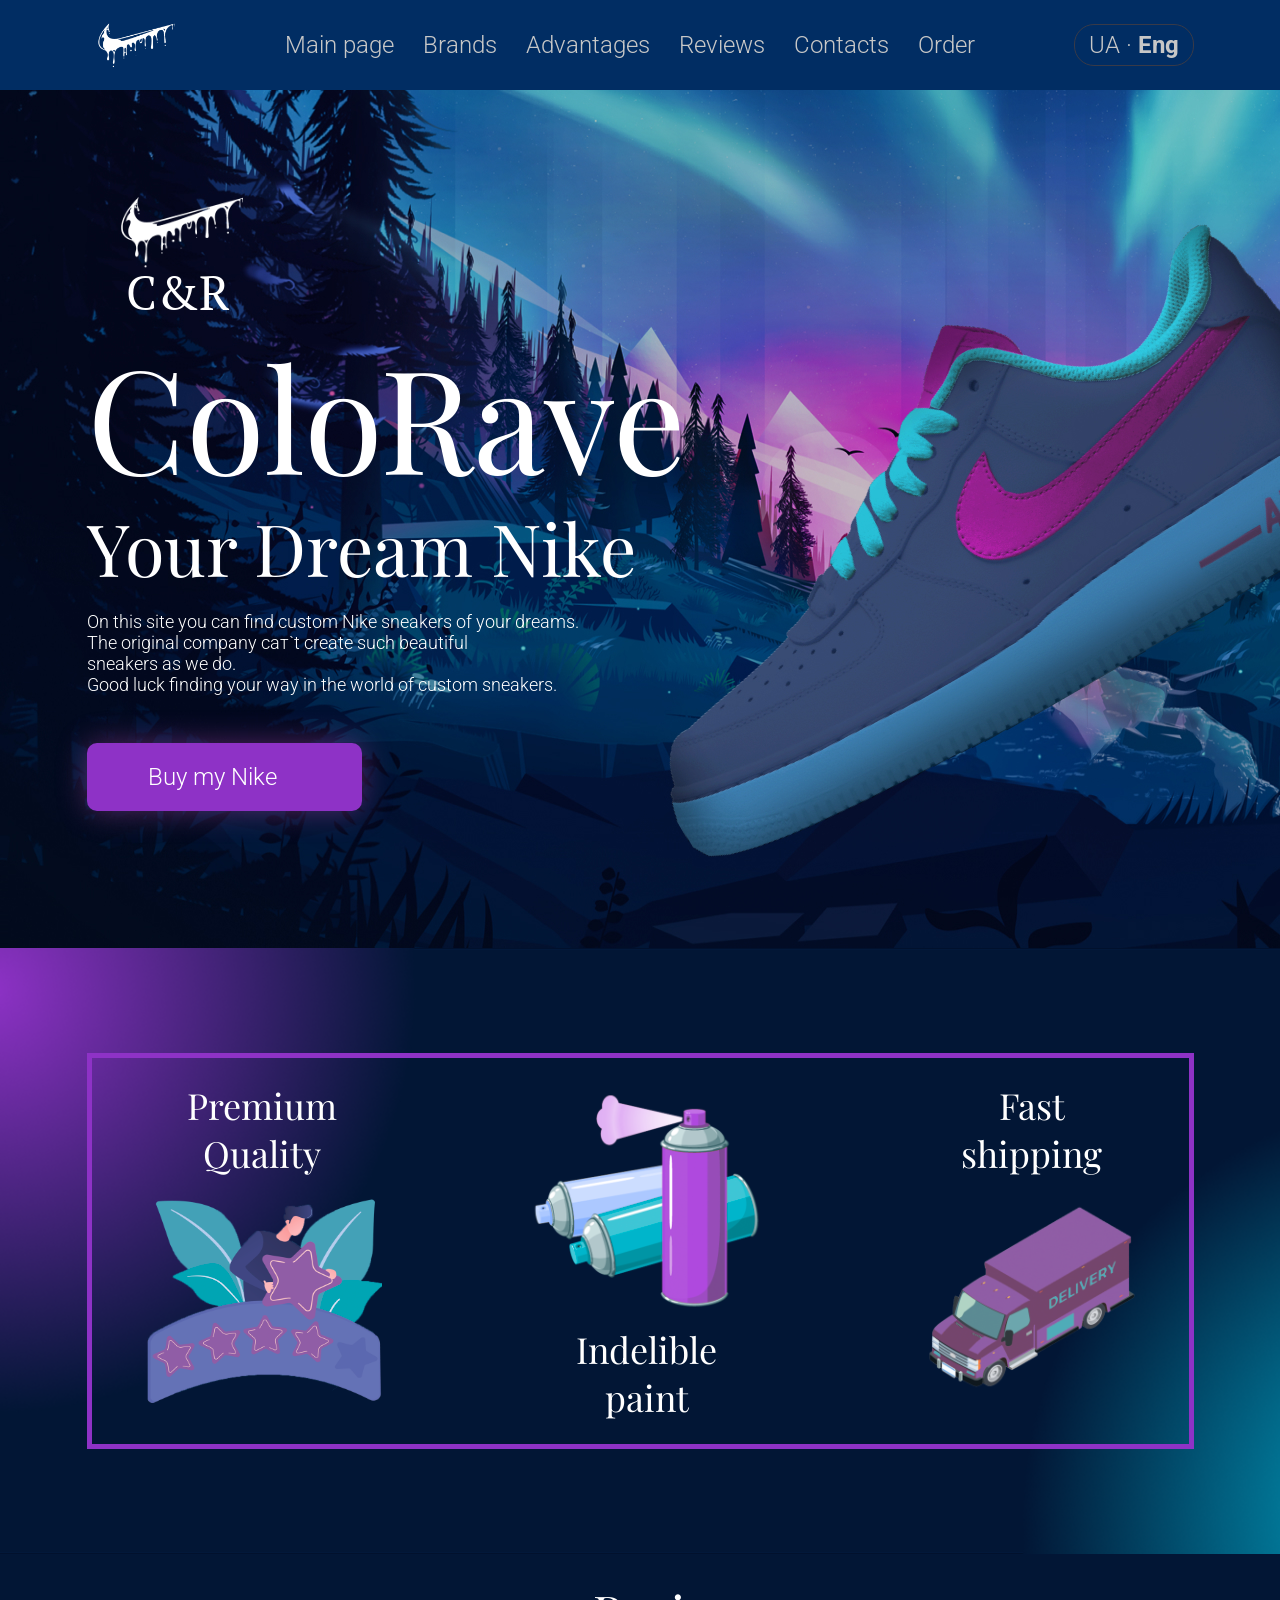
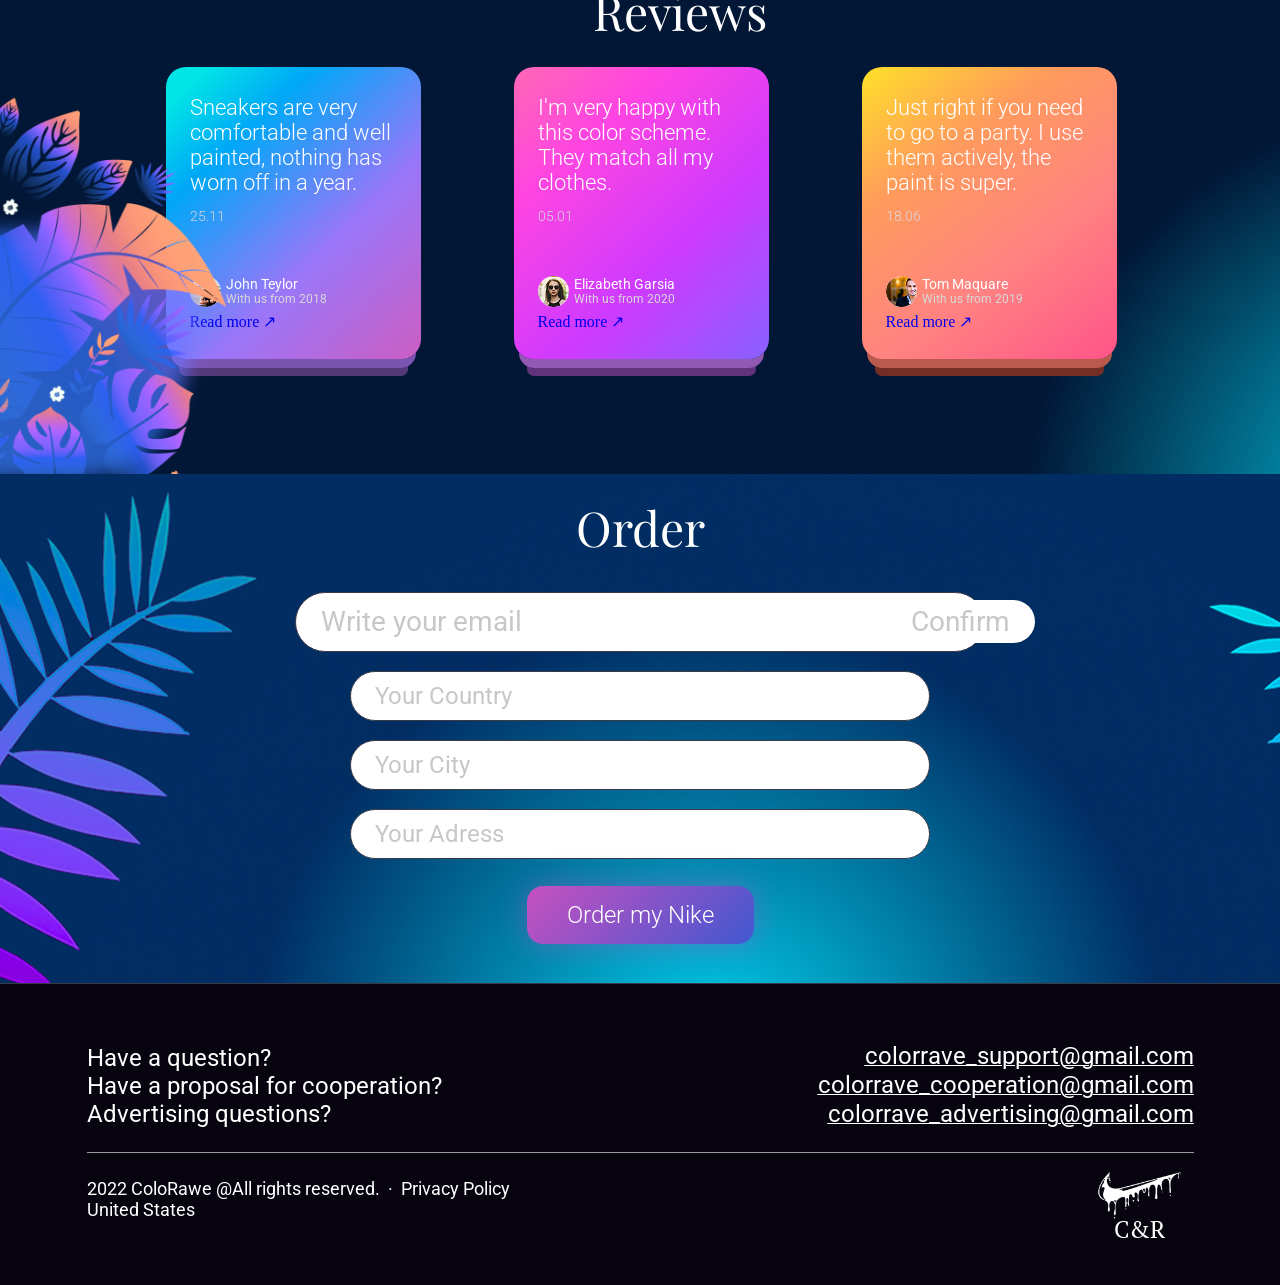
==== commit 25f93003: "додав модальні вікна" ====
--- a/index.html
+++ b/index.html
@@ -82,9 +82,10 @@
                 </div>
                 <h2 class="title-reviews">Reviews</h2>
                 <div class="reviews-cards-list">
+
+                    <!-- КАРТКА 1 -->
                     <div class="review-card">
-                        <p class="review-text">Sneakers are very comfortable and well painted, nothing has worn off in a
-                            year.</p>
+                        <p class="review-text">Sneakers are very comfortable and well painted, nothing has worn off in a year.</p>
                         <p class="review-date">25.11</p>
                         <div class="review-author">
                             <img class="img-author" src="./images/author1.jpg" alt="author1">
@@ -93,7 +94,11 @@
                                 <p class="author-place">With us from 2018</p>
                             </div>
                         </div>
-                    </div>
+                        <!-- Кнопка відкриття модалки -->
+                        <a href="#modal-1" class="review-read-more">Read more ↗</a>
+                    </div>
+
+                    <!-- КАРТКА 2 -->
                     <div class="review-card">
                         <p class="review-text">I'm very happy with this color scheme. They match all my clothes.</p>
                         <p class="review-date">05.01</p>
@@ -104,7 +109,10 @@
                                 <p class="author-place">With us from 2020</p>
                             </div>
                         </div>
-                    </div>
+                        <a href="#modal-2" class="review-read-more">Read more ↗</a>
+                    </div>
+
+                    <!-- КАРТКА 3 -->
                     <div class="review-card">
                         <p class="review-text">Just right if you need to go to a party. I use them actively, the paint
                             is super.</p>
@@ -116,10 +124,99 @@
                                 <p class="author-place">With us from 2019</p>
                             </div>
                         </div>
-                    </div>
-                </div>
-            </div>
-        </section>
+                        <a href="#modal-3" class="review-read-more">Read more ↗</a>
+                    </div>
+
+                </div>
+            </div>
+        </section>
+        <!-- МОДАЛКА 1 — John Teylor -->
+        <div class="modal" id="modal-1">
+            <div class="modal-box modal-box--1">
+                <a href="#reviews" class="modal-close" aria-label="Close">✕</a>
+                <div class="modal-header">
+                    <img class="modal-avatar" src="./images/author1.jpg" alt="John Teylor">
+                    <div>
+                        <h3 class="modal-author-name">John Teylor</h3>
+                        <p class="modal-author-meta">With us from 2018 · 25.11</p>
+                        <div class="modal-stars">★★★★★</div>
+                    </div>
+                </div>
+                <p class="modal-text">
+                    Sneakers are very comfortable and well painted, nothing has worn off in a year.
+                    I ordered a custom colorway with turquoise and white — and it looks exactly like
+                    the preview. The paint quality is outstanding, no cracking even after daily use
+                    in various weather conditions. Would definitely recommend ColoRave to anyone who
+                    wants truly unique sneakers. Already planning my second pair!
+                </p>
+                <div class="modal-tag-row">
+                    <span class="modal-tag">Comfort ✓</span>
+                    <span class="modal-tag">Paint Quality ✓</span>
+                    <span class="modal-tag">Daily Use ✓</span>
+                </div>
+                <a href="#order" class="modal-cta">Order my Nike</a>
+            </div>
+            <!-- Клік по фону закриває модалку -->
+            <a href="#reviews" class="modal-backdrop" aria-label="Close modal"></a>
+        </div>
+
+        <!-- МОДАЛКА 2 — Elizabeth Garsia -->
+        <div class="modal" id="modal-2">
+            <div class="modal-box modal-box--2">
+                <a href="#reviews" class="modal-close" aria-label="Close">✕</a>
+                <div class="modal-header">
+                    <img class="modal-avatar" src="./images/author2.jpg" alt="Elizabeth Garsia">
+                    <div>
+                        <h3 class="modal-author-name">Elizabeth Garsia</h3>
+                        <p class="modal-author-meta">With us from 2020 · 05.01</p>
+                        <div class="modal-stars">★★★★★</div>
+                    </div>
+                </div>
+                <p class="modal-text">
+                    I'm very happy with this color scheme. They match all my clothes.
+                    I chose a dusty pink and lavender combination and the result is just stunning.
+                    The website made it so easy to visualize the final look before ordering.
+                    The sneakers arrived in two weeks, beautifully packaged. My friends keep
+                    asking where I bought them — I've already sent three people to ColoRave!
+                </p>
+                <div class="modal-tag-row">
+                    <span class="modal-tag">Style ✓</span>
+                    <span class="modal-tag">Fast Delivery ✓</span>
+                    <span class="modal-tag">Recommended ✓</span>
+                </div>
+                <a href="#order" class="modal-cta">Order my Nike</a>
+            </div>
+            <a href="#reviews" class="modal-backdrop" aria-label="Close modal"></a>
+        </div>
+
+        <!-- МОДАЛКА 3 — Tom Maquare -->
+        <div class="modal" id="modal-3">
+            <div class="modal-box modal-box--3">
+                <a href="#reviews" class="modal-close" aria-label="Close">✕</a>
+                <div class="modal-header">
+                    <img class="modal-avatar" src="./images/author3.jpg" alt="Tom Maquare">
+                    <div>
+                        <h3 class="modal-author-name">Tom Maquare</h3>
+                        <p class="modal-author-meta">With us from 2019 · 18.06</p>
+                        <div class="modal-stars">★★★★★</div>
+                    </div>
+                </div>
+                <p class="modal-text">
+                    Just right if you need to go to a party. I use them actively, the paint is super.
+                    I went for a bold yellow-orange-red gradient and honestly it's the most eye-catching
+                    pair I've ever owned. Wore them to three different events and got compliments every
+                    single time. The soles are sturdy, the colors stay vivid. I've been a loyal customer
+                    since 2019 and each order has been consistently excellent.
+                </p>
+                <div class="modal-tag-row">
+                    <span class="modal-tag">Bold Design ✓</span>
+                    <span class="modal-tag">Durability ✓</span>
+                    <span class="modal-tag">Loyal Customer ✓</span>
+                </div>
+                <a href="#order" class="modal-cta">Order my Nike</a>
+            </div>
+            <a href="#reviews" class="modal-backdrop" aria-label="Close modal"></a>
+        </div>
 
         <!-- ORDER -->
         <section class="order" id="order">
@@ -172,7 +269,8 @@
                 </ul>
             </div>
             <div class="footer-bottom">
-                <p class="footer-text">2022 ColoRawe @All rights reserved. &nbsp;·&nbsp; <a href="#"></a>Privacy Policy</a> <br>United States</p>
+                <p class="footer-text">2022 ColoRawe @All rights reserved. &nbsp;·&nbsp; <a href="#"></a>Privacy
+                    Policy</a> <br>United States</p>
                 <div>
                     <div class="footer-logo">
                         <a href="./index.html">
--- a/css/styles.css
+++ b/css/styles.css
@@ -7,6 +7,7 @@
       --text-date: #D8D8D8;
       --placeholder: #959595;
       --line-footer: #9b9b9b;
+      --border: #383a48;
 
       --accent1: #c850c0;
       --accent2: #4158d0;
@@ -101,17 +102,17 @@
       font-weight: 700;
   }
 
+  .lang-btn-ua {
+    font-weight: 700;
+  }
+  .lang-btn-accent-ua {
+      font-weight: 300;
+  }
+
   .lang-btn:hover,
   .lang-btn-ua:hover {
       border-color: var(--accent1);
       color: var(--text-header);
-  }
-
-  .lang-btn-ua {
-    font-weight: 700;
-  }
-  .lang-btn-accent-ua {
-      font-weight: 300;
   }
 
   /* ── HERO ── */
@@ -403,7 +404,7 @@
   .btn {
       position: absolute;
       top: 2200px;
-      left: 1056px;
+      left: 886px;
       color: var(--text-header);
       background-color: var(--white);
       border-radius: 40px;
@@ -557,4 +558,242 @@
       color: var(--white);
       padding-left: 28px;
       margin-top: -18px;
-  }+  }
+
+  al styles · CSS
+/* ══════════════════════════════════════════════════════════
+   КНОПКА «Read more» на картках відгуків
+═══════════════════════════════════════════════════════════ */
+ 
+.review-read-more {
+    display: inline-block;
+    margin-top: 12px;
+    font-family: Roboto;
+    font-weight: 400;
+    font-size: 13px;
+    color: var(--white);
+    letter-spacing: 0.5px;
+    opacity: 0.75;
+    text-decoration: none;
+    transition: opacity .3s, letter-spacing .3s;
+    cursor: pointer;
+}
+ 
+.review-read-more:hover {
+    opacity: 1;
+    letter-spacing: 1px;
+}
+ 
+/* ══════════════════════════════════════════════════════════
+   МОДАЛЬНЕ ВІКНО — CSS :target (без JavaScript)
+ 
+   Принцип:
+   1. .modal — завжди в DOM, але pointer-events:none + opacity:0
+   2. .modal:target — коли URL містить #modal-N, вікно стає видимим
+   3. Закриття: клік на .modal-backdrop або кнопку ✕ → href="#reviews"
+      повертає URL без якоря і :target зникає
+═══════════════════════════════════════════════════════════ */
+ 
+.modal {
+    position: fixed;
+    inset: 0;                       /* top:0 right:0 bottom:0 left:0 */
+    z-index: 1000;
+    display: flex;
+    align-items: center;
+    justify-content: center;
+ 
+    /* Прихований стан */
+    opacity: 0;
+    pointer-events: none;
+    transition: opacity .35s ease;
+}
+ 
+/* Активний стан — коли #modal-N в URL */
+.modal:target {
+    opacity: 1;
+    pointer-events: all;
+}
+ 
+/* Темний напівпрозорий фон */
+.modal-backdrop {
+    position: absolute;
+    inset: 0;
+    background: rgba(2, 5, 20, 0.82);
+    backdrop-filter: blur(6px);
+    -webkit-backdrop-filter: blur(6px);
+    cursor: pointer;
+    text-decoration: none;
+}
+ 
+/* Анімація появи блоку */
+@keyframes modal-in {
+    from {
+        transform: translateY(28px) scale(0.97);
+        opacity: 0;
+    }
+    to {
+        transform: translateY(0) scale(1);
+        opacity: 1;
+    }
+}
+ 
+/* Загальний контейнер вікна */
+.modal-box {
+    position: relative;
+    z-index: 1;
+    width: 520px;
+    max-width: 92vw;
+    border-radius: 24px;
+    padding: 36px 36px 32px;
+    display: flex;
+    flex-direction: column;
+    gap: 20px;
+    box-shadow:
+        0 0 0 1px rgba(255,255,255,0.08),
+        0 32px 80px rgba(0,0,0,0.55),
+        0 0 60px rgba(142, 50, 198, 0.18);
+}
+ 
+/* Анімація спрацьовує коли модалка активна */
+.modal:target .modal-box {
+    animation: modal-in .35s cubic-bezier(.22,.68,0,1.2) both;
+}
+ 
+/* ── Унікальний градієнт для кожної модалки (як у картках) ── */
+ 
+.modal-box--1 {
+    background: linear-gradient(150deg,
+        rgba(0, 25, 60, 0.97) 0%,
+        rgba(0, 229, 230, 0.08) 60%,
+        rgba(154, 118, 249, 0.12) 100%
+    );
+    border: 1px solid rgba(0, 229, 230, 0.25);
+}
+ 
+.modal-box--2 {
+    background: linear-gradient(150deg,
+        rgba(0, 25, 60, 0.97) 0%,
+        rgba(255, 104, 180, 0.08) 60%,
+        rgba(137, 97, 255, 0.12) 100%
+    );
+    border: 1px solid rgba(200, 80, 192, 0.3);
+}
+ 
+.modal-box--3 {
+    background: linear-gradient(150deg,
+        rgba(0, 25, 60, 0.97) 0%,
+        rgba(255, 225, 40, 0.07) 50%,
+        rgba(255, 84, 137, 0.12) 100%
+    );
+    border: 1px solid rgba(255, 155, 92, 0.3);
+}
+ 
+/* ── Кнопка закриття ✕ ── */
+.modal-close {
+    position: absolute;
+    top: 16px;
+    right: 20px;
+    font-size: 18px;
+    color: var(--text-header);
+    text-decoration: none;
+    line-height: 1;
+    opacity: 0.6;
+    transition: opacity .2s, transform .2s;
+}
+ 
+.modal-close:hover {
+    opacity: 1;
+    transform: scale(1.2) rotate(90deg);
+}
+ 
+/* ── Шапка з аватаром ── */
+.modal-header {
+    display: flex;
+    align-items: center;
+    gap: 16px;
+}
+ 
+.modal-avatar {
+    width: 60px;
+    height: 60px;
+    border-radius: 50%;
+    object-fit: cover;
+    border: 2px solid rgba(255,255,255,0.2);
+    box-shadow: 0 0 20px rgba(142, 50, 198, 0.35);
+}
+ 
+.modal-author-name {
+    font-family: Playfair Display;
+    font-weight: 600;
+    font-size: 20px;
+    color: var(--white);
+    margin-bottom: 2px;
+}
+ 
+.modal-author-meta {
+    font-family: Roboto;
+    font-weight: 300;
+    font-size: 13px;
+    color: var(--text-date);
+}
+ 
+.modal-stars {
+    color: var(--accent3);     /* --accent3: #ffcc70 */
+    font-size: 14px;
+    letter-spacing: 2px;
+    margin-top: 4px;
+}
+ 
+/* ── Текст відгуку ── */
+.modal-text {
+    font-family: Roboto;
+    font-weight: 300;
+    font-size: 16px;
+    line-height: 1.65;
+    color: var(--white);
+    opacity: 0.9;
+    border-left: 2px solid var(--btn);
+    padding-left: 16px;
+}
+ 
+/* ── Теги ── */
+.modal-tag-row {
+    display: flex;
+    flex-wrap: wrap;
+    gap: 8px;
+}
+ 
+.modal-tag {
+    font-family: Roboto;
+    font-weight: 400;
+    font-size: 12px;
+    color: var(--text-header);
+    background: rgba(255,255,255,0.06);
+    border: 1px solid var(--border);
+    border-radius: 20px;
+    padding: 4px 14px;
+    letter-spacing: 0.3px;
+}
+ 
+/* ── CTA кнопка всередині модалки ── */
+.modal-cta {
+    display: block;
+    width: fit-content;
+    align-self: flex-end;
+    background: var(--btn);
+    color: var(--white);
+    font-family: Roboto;
+    font-weight: 300;
+    font-size: 16px;
+    text-decoration: none;
+    padding: 12px 32px;
+    border-radius: 10px;
+    box-shadow: 0 0 30px rgba(200, 80, 192, 0.4);
+    transition: transform .3s, box-shadow .3s;
+}
+ 
+.modal-cta:hover {
+    transform: translateY(-3px) scale(1.03);
+    box-shadow: 0 0 50px rgba(200, 80, 192, 0.65);
+}
+ 
